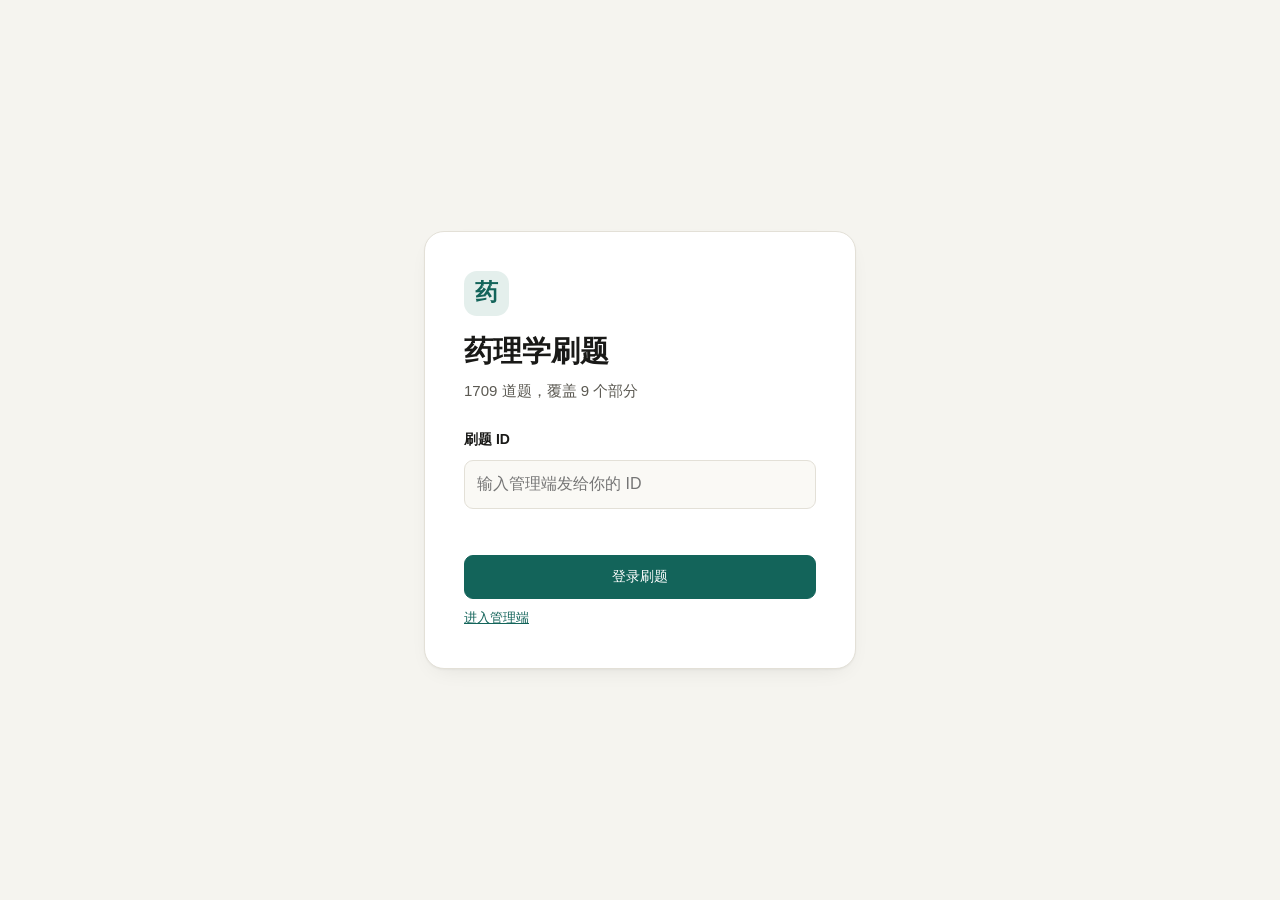
==== docs/index.html @ 52a0eff2 "Add per-student AI allowances and prepaid explanation credits" ====
<!DOCTYPE html>
<html lang="zh-CN" data-theme="light">
<head>
<meta charset="UTF-8">
<meta name="viewport" content="width=device-width, initial-scale=1.0, viewport-fit=cover">
<meta name="referrer" content="no-referrer">
<meta http-equiv="Content-Security-Policy" content="default-src 'self'; connect-src https://qjnqnchqqbuzjvlkytjl.supabase.co; style-src 'self' 'unsafe-inline'; object-src 'none'; base-uri 'none'; form-action 'none'">
<title>药理学 · 刷题</title>
<link rel="icon" href="./icon.svg">
<link rel="stylesheet" href="./quiz.css?v=6">
<link rel="stylesheet" href="./portal.css?v=6">
</head>
<body>
<section class="portal" id="login">
  <div class="login-card">
    <div class="portal-icon" aria-hidden="true">药</div>
    <h1>药理学刷题</h1>
    <p>1709 道题，覆盖 9 个部分</p>
    <form id="student-form" class="portal-form">
      <label for="student-id">刷题 ID</label>
      <input id="student-id" type="text" autocomplete="off" spellcheck="false" autocapitalize="off" placeholder="输入管理端发给你的 ID" required maxlength="128">
      <p id="login-error" class="form-error" role="alert"></p>
      <button class="btn primary" type="submit">登录刷题</button>
    </form>
    <a class="portal-link" href="./admin/?v=6">进入管理端</a>
  </div>
</section>
<div class="app" id="quiz" hidden>
  <aside class="side">
    <div class="brand"><b>药理学</b><span>1709 questions</span></div>
    <nav class="nav" id="nav"></nav>
    <div class="side-foot">
      <button class="iconbtn" id="themeBtn"></button>
      <div class="tiny" id="aboutLink" style="cursor:pointer">人卫第 10 版 · 逐项解析<br>云端同步 · 关于题库</div>
    </div>
  </aside>
  <div class="workspace">
    <div class="account-bar">
      <span class="account-label" id="account-label"></span>
      <button type="button" class="sync-status" id="sync-status" aria-live="polite" title="点击立即同步">已同步</button>
      <button type="button" id="sign-out">退出登录</button>
    </div>
    <main id="main"></main>
  </div>
</div>
<div class="mobile-nav" id="mnav" hidden></div>
<div class="modal" id="about">
  <div class="card">
    <h3>关于题库</h3>
    <div class="sub">《药理学学习通题库精解》· 人卫第 10 版</div>
    <ul>
      <li>原书共 <b>1710 题</b>，本程序收录 <b>1709 题</b>；第八部分第 144 题原文选项整段缺失，无法作答，未收录。</li>
      <li>原卷有 <b>6 题</b>答案字段与逐项解析矛盾（如"下列哪项错误"却标注全选），已按解析结论校正，题面标有"答案已校正"。</li>
      <li>每题保留 <b>逐项解析</b>；较难题目附教材页码，共 143 处。</li>
      <li>答题记录、练习进度、错题与收藏自动同步。换设备使用同一 ID 登录，即可继续练习。</li>
    </ul>
    <div class="acts">
      <button class="danger" id="resetBtn">清空全部学习记录</button>
      <button class="btn primary" id="aboutClose">知道了</button>
    </div>
  </div>
</div>
<div class="sheet" id="sheet"><div class="panel" id="sheetPanel"></div></div>
<script type="module" src="./quiz.js?v=6"></script>
</body>
</html>
---- docs/quiz.css ----
:root{
  --bg:#F5F4EF; --bar:#CFE1DC; --surf:#FFFFFF; --surf2:#FAF9F5; --ink:#191917; --ink2:#5B5952; --ink3:#8C8A82;
  --line:#E3E0D7; --line2:#EFEDE6;
  --accent:#13645A; --accent-2:#0E4E46; --accent-soft:#E4EFEC; --btn:#13645A; --btn-2:#0C4C45;
  --ok:#2B7A53; --ok-soft:#E8F2EB; --bad:#B1443A; --bad-soft:#F8E9E6;
  --amber:#9A6B14; --amber-soft:#F8EFD9;
  --shadow:0 1px 2px rgba(25,25,23,.04), 0 8px 24px -12px rgba(25,25,23,.12);
  --r:14px;
}
[data-theme="dark"]{
  --bg:#15171A; --bar:#2B4B46; --surf:#1D2024; --surf2:#22262B; --ink:#E9E7E1; --ink2:#A2A099; --ink3:#76746E;
  --line:#2C3035; --line2:#262A2E;
  --accent:#5FBFAA; --accent-2:#8AD5C4; --accent-soft:#1E3531; --btn:#6FCFBD; --btn-2:#82DAC9;
  --ok:#66BF8E; --ok-soft:#1C2E25; --bad:#D98077; --bad-soft:#33231F;
  --amber:#D6A94F; --amber-soft:#2E2718;
  --shadow:0 1px 2px rgba(0,0,0,.3), 0 10px 30px -16px rgba(0,0,0,.6);
}
*{box-sizing:border-box;-webkit-tap-highlight-color:transparent}
html,body{margin:0;padding:0}
body{
  background:var(--bg); color:var(--ink);
  font-family:-apple-system,BlinkMacSystemFont,"PingFang SC","Hiragino Sans GB","Source Han Sans SC","Microsoft YaHei",sans-serif;
  font-size:15px; line-height:1.65; -webkit-font-smoothing:antialiased;
}
button{font-family:inherit;font-size:inherit;color:inherit;background:none;border:none;padding:0;cursor:pointer}
::selection{background:var(--accent-soft)}

.app{display:flex;min-height:100vh}
/* ---------- sidebar ---------- */
.side{
  width:236px;flex:0 0 236px;background:var(--surf);border-right:1px solid var(--line);
  padding:26px 18px 18px;display:flex;flex-direction:column;gap:22px;position:sticky;top:0;height:100vh;
}
.brand{padding:0 8px}
.brand b{display:block;font-size:19px;letter-spacing:.02em;font-weight:700}
.brand span{display:block;font-size:11.5px;color:var(--ink3);letter-spacing:.08em;margin-top:3px;text-transform:uppercase}
.nav{display:flex;flex-direction:column;gap:2px}
.nav button{
  display:flex;align-items:center;gap:10px;padding:9px 11px;border-radius:9px;
  color:var(--ink2);font-size:14.5px;text-align:left;transition:background .15s,color .15s;
}
.nav button:hover{background:var(--surf2);color:var(--ink)}
.nav button.on{background:var(--accent-soft);color:var(--accent);font-weight:600}
.nav button.on svg{stroke:var(--accent)}
.nav svg{width:17px;height:17px;stroke:var(--ink3);fill:none;stroke-width:1.7;stroke-linecap:round;stroke-linejoin:round;flex:0 0 17px}
.nav .cnt{margin-left:auto;font-size:11.5px;color:var(--ink3);font-variant-numeric:tabular-nums;background:var(--surf2);padding:1px 6px;border-radius:6px}
.side-foot{margin-top:auto;display:flex;flex-direction:column;gap:10px;border-top:1px solid var(--line2);padding-top:14px}
.tiny{font-size:12px;color:var(--ink3);line-height:1.6;padding:0 8px}
.iconbtn{
  display:flex;align-items:center;gap:8px;font-size:13px;color:var(--ink2);padding:7px 9px;border-radius:8px;
}
.iconbtn:hover{background:var(--surf2);color:var(--ink)}
.iconbtn svg{width:15px;height:15px;stroke:currentColor;fill:none;stroke-width:1.7;stroke-linecap:round;stroke-linejoin:round}

/* ---------- main ---------- */
main{flex:1;min-width:0;padding:40px 46px 90px;max-width:1080px;margin:0 auto}
.page-head{margin-bottom:30px}
.page-head h1{margin:0;font-size:27px;font-weight:700;letter-spacing:-.01em}
.page-head p{margin:7px 0 0;color:var(--ink2);font-size:13.5px}
.eyebrow{font-size:11.5px;letter-spacing:.14em;text-transform:uppercase;color:var(--ink3);margin-bottom:9px}

/* hero */
.hero{
  background:var(--surf);border:1px solid var(--line);border-radius:var(--r);padding:26px 28px;
  display:flex;align-items:center;gap:34px;box-shadow:var(--shadow);flex-wrap:wrap;
}
.ring{position:relative;width:112px;height:112px;flex:0 0 112px}
.ring .disc{
  width:100%;height:100%;border-radius:50%;
  background:conic-gradient(var(--accent) calc(var(--p) * 1%), var(--line2) 0);
  display:grid;place-items:center;
}
.ring .disc::after{content:"";position:absolute;inset:9px;background:var(--surf);border-radius:50%}
.ring .mid{position:relative;z-index:1;text-align:center;line-height:1.15}
.ring .mid b{display:block;font-size:26px;font-weight:700;font-variant-numeric:tabular-nums;letter-spacing:-.02em}
.ring .mid span{font-size:11px;color:var(--ink3)}
.kpis{display:flex;gap:32px;flex-wrap:wrap;flex:1;justify-content:space-between;padding-right:8px}
.kpi b{display:block;font-size:23px;font-weight:700;font-variant-numeric:tabular-nums;letter-spacing:-.01em}
.kpi span{font-size:12.5px;color:var(--ink3)}
.kpi small{font-size:12px;color:var(--ink3);margin-left:3px;font-weight:400}

/* quick */
.quick{display:grid;grid-template-columns:repeat(4,1fr);gap:12px;margin:16px 0 34px}
.qbtn{
  background:var(--surf);border:1px solid var(--line);border-radius:11px;padding:14px 16px;text-align:left;
  transition:border-color .15s,transform .15s,box-shadow .15s;
}
.qbtn:hover{border-color:var(--accent);box-shadow:var(--shadow);transform:translateY(-1px)}
.qbtn b{display:block;font-size:14.5px;font-weight:600}
.qbtn span{display:block;font-size:12px;color:var(--ink3);margin-top:3px}
.qbtn.primary{background:var(--btn);border-color:var(--btn);color:#fff}
.qbtn.primary b{color:#fff}
.qbtn.primary span{color:rgba(255,255,255,.72)}
.qbtn.primary:hover{background:var(--btn-2);border-color:var(--btn-2)}

.sec-title{display:flex;align-items:baseline;gap:10px;margin:0 0 14px}
.sec-title h2{margin:0;font-size:15px;font-weight:600;letter-spacing:.01em}
.sec-title em{font-style:normal;font-size:12.5px;color:var(--ink3)}

.chapters{display:grid;grid-template-columns:repeat(auto-fill,minmax(232px,1fr));gap:12px}
.chap{
  background:var(--surf);border:1px solid var(--line);border-radius:12px;padding:15px 16px 13px;text-align:left;
  transition:border-color .15s,box-shadow .15s,transform .15s;position:relative;overflow:hidden;
}
.chap:hover{border-color:var(--accent);box-shadow:var(--shadow);transform:translateY(-1px)}
.chap .row1{display:flex;justify-content:space-between;align-items:center;color:var(--ink3);font-size:11.5px;letter-spacing:.06em}
.chap .row1 .no{font-variant-numeric:tabular-nums;font-weight:600}
.chap h3{margin:7px 0 12px;font-size:14.5px;font-weight:600;line-height:1.45}
.track{height:3px;background:var(--line2);border-radius:2px;overflow:hidden}
.track i{display:block;height:100%;background:var(--accent);border-radius:2px;transition:width .4s}
.chap .meta{display:flex;justify-content:space-between;font-size:11.5px;color:var(--ink3);margin-top:8px;font-variant-numeric:tabular-nums}

/* ---------- practice ---------- */
.ptop{display:flex;align-items:center;gap:14px;margin-bottom:24px;position:sticky;top:0;z-index:20;background:var(--bg);padding:8px 0 10px}
.ptop .mid{flex:1;min-width:0}
.ptop .lbl{display:flex;justify-content:space-between;font-size:12px;color:var(--ink3);margin-bottom:6px;gap:12px}
.ptop .lbl b{color:var(--ink);font-weight:600;font-size:12.5px;white-space:nowrap;overflow:hidden;text-overflow:ellipsis}
.bar{height:3px;background:var(--line);border-radius:2px;overflow:hidden}
.bar i{display:block;height:100%;background:var(--accent);transition:width .3s}
.round{
  width:34px;height:34px;flex:0 0 34px;border-radius:9px;display:grid;place-items:center;
  border:1px solid var(--line);background:var(--surf);color:var(--ink2);
}
.round:hover{border-color:var(--accent);color:var(--accent)}
.round svg{width:16px;height:16px;stroke:currentColor;fill:none;stroke-width:1.8;stroke-linecap:round;stroke-linejoin:round}

.qcard{background:var(--surf);border:1px solid var(--line);border-radius:var(--r);padding:30px 34px 26px;box-shadow:var(--shadow)}
.qmeta{display:flex;align-items:center;gap:8px;margin-bottom:14px;flex-wrap:wrap}
.qmeta .qno{font-size:12px;color:var(--ink3);font-variant-numeric:tabular-nums;letter-spacing:.04em}
.pill{font-size:11px;padding:2px 7px;border-radius:5px;border:1px solid var(--line);color:var(--ink2);letter-spacing:.03em}
.pill.multi{background:var(--accent-soft);border-color:transparent;color:var(--accent)}
.pill.warn{background:var(--amber-soft);border-color:transparent;color:var(--amber)}
.pill.mine{background:var(--bad-soft);border-color:transparent;color:var(--bad)}
.stem{margin:0 0 22px;font-size:18.5px;line-height:1.72;font-weight:600;letter-spacing:.005em}
.stem .hl{background:linear-gradient(transparent 62%, var(--accent-soft) 0);padding:0 1px}

.opts{display:flex;flex-direction:column;gap:9px}
.opt{
  display:flex;gap:13px;align-items:flex-start;text-align:left;width:100%;
  border:1px solid var(--line);background:var(--surf);border-radius:10px;padding:12px 14px;
  transition:border-color .14s,background .14s;
}
.opt:hover{border-color:var(--ink3)}
.opt .k{
  flex:0 0 24px;height:24px;border-radius:6px;border:1px solid var(--line);background:var(--surf2);
  display:grid;place-items:center;font-size:12.5px;font-weight:600;color:var(--ink2);
  font-variant-numeric:tabular-nums;margin-top:1px;transition:all .14s;
}
.opt .body{flex:1;min-width:0;font-size:15px;line-height:1.68;color:var(--ink)}
.opt .ex{display:none;margin-top:6px;font-size:13px;line-height:1.65;color:var(--ink3);border-left:2px solid var(--line);padding-left:9px}
.opt .mk{flex:0 0 16px;height:16px;margin-top:4px;opacity:0;transition:opacity .15s}
.opt .mk svg{width:16px;height:16px;stroke-width:2.4;fill:none;stroke-linecap:round;stroke-linejoin:round}
.opt.picked{border-color:var(--ink);background:var(--surf2)}
.opt.picked .k{background:var(--ink);border-color:var(--ink);color:var(--surf)}
.opt.done{cursor:default}
.opt.done:hover{border-color:var(--line)}
.opt.right{border-color:var(--ok);background:var(--ok-soft)}
.opt.right .k{background:var(--ok);border-color:var(--ok);color:#fff}
.opt.right .mk{opacity:1;stroke:var(--ok)}
.opt.bad{border-color:var(--bad);background:var(--bad-soft)}
.opt.bad .k{background:var(--bad);border-color:var(--bad);color:#fff}
.opt.bad .mk{opacity:1;stroke:var(--bad)}
.opt.dim{opacity:.62}
.opt.filled .ex{display:block}
.opt.right .ex{border-color:rgba(43,122,83,.3)}
.opt.bad .ex{border-color:rgba(177,68,58,.3)}

.verdict{
  margin-top:20px;border-top:1px dashed var(--line);padding-top:16px;
  display:flex;align-items:center;gap:10px;flex-wrap:wrap;font-size:14px;animation:up .22s ease-out;
}
@keyframes up{from{opacity:0;transform:translateY(5px)}to{opacity:1;transform:none}}
.verdict .tag{font-weight:700;font-size:14.5px;display:inline-flex;align-items:center;gap:6px;white-space:nowrap}
.verdict .tag svg{width:16px;height:16px;flex:0 0 16px;stroke:currentColor;fill:none;stroke-width:2.6;stroke-linecap:round;stroke-linejoin:round}
.verdict .tag.ok{color:var(--ok)} .verdict .tag.bad{color:var(--bad)}
.verdict .key{color:var(--ink3);font-size:13px}
.verdict .key b{color:var(--ink);letter-spacing:.14em;font-size:14px;font-weight:700}
.verdict .key b.mine{color:var(--bad)}
.verdict .dot{color:var(--line);font-size:11px}
.warnbox{
  margin-top:14px;background:var(--amber-soft);color:var(--amber);border-radius:9px;
  padding:10px 13px;font-size:12.8px;line-height:1.65;
}
.bookline{margin-top:14px;display:flex;gap:10px;font-size:13px;color:var(--ink2);line-height:1.68;align-items:flex-start}
.bookline .bk{
  flex:0 0 auto;font-size:11px;padding:2px 7px;border-radius:5px;background:var(--surf2);
  border:1px solid var(--line);color:var(--ink2);letter-spacing:.04em;margin-top:2px;
}
.noteline{margin-top:11px;font-size:13px;color:var(--ink2);line-height:1.7}
.noteline::first-line{color:var(--ink2)}

.pfoot{display:flex;align-items:center;gap:10px;margin-top:20px}
.pfoot .sp{flex:1}
.btn{
  display:inline-flex;align-items:center;justify-content:center;gap:7px;height:40px;padding:0 20px;
  border-radius:9px;border:1px solid var(--line);background:var(--surf);font-size:14px;font-weight:500;
  transition:all .15s;
}
.btn:hover{border-color:var(--ink3)}
.btn.primary{background:var(--btn);border-color:var(--btn);color:#fff}
.btn.primary:hover{background:var(--btn-2);border-color:var(--btn-2)}
[data-theme="dark"] .btn.primary,[data-theme="dark"] .qbtn.primary{color:#0A1A17}
[data-theme="dark"] .qbtn.primary span{color:rgba(10,26,23,.62)}
[data-theme="dark"] .qbtn.primary b{color:#0A1A17}
.btn.ghost{border-color:transparent;color:var(--ink2)}
.btn.ghost:hover{background:var(--surf);color:var(--ink)}
.btn[disabled]{opacity:.4;cursor:not-allowed}
.btn svg{width:15px;height:15px;stroke:currentColor;fill:none;stroke-width:2;stroke-linecap:round;stroke-linejoin:round}
.kbd{font-size:11px;color:var(--ink3);border:1px solid var(--line);border-bottom-width:2px;border-radius:4px;padding:1px 5px;font-family:inherit}
.favbtn.on{color:var(--amber);border-color:var(--amber)}
.favbtn.on svg{fill:var(--amber);stroke:var(--amber)}

/* answer sheet */
.sheet{
  position:fixed;inset:0;z-index:60;background:rgba(20,20,18,.26);
  display:none;align-items:flex-start;justify-content:flex-end;
}
.sheet.on{display:flex}
.sheet .panel{
  width:min(400px,92vw);height:100%;background:var(--surf);border-left:1px solid var(--line);
  padding:22px 22px 28px;overflow:auto;animation:slide .25s cubic-bezier(.2,.8,.3,1);
}
@keyframes slide{from{transform:translateX(20px);opacity:.6}to{transform:none;opacity:1}}
.sheet h3{margin:0 0 4px;font-size:15px}
.sheet .sub{font-size:12px;color:var(--ink3);margin-bottom:18px}
.grid{display:grid;grid-template-columns:repeat(auto-fill,minmax(38px,1fr));gap:7px}
.cell{
  aspect-ratio:1;border-radius:7px;border:1px solid var(--line);font-size:12.5px;
  display:grid;place-items:center;color:var(--ink2);font-variant-numeric:tabular-nums;
}
.cell:hover{border-color:var(--ink3)}
.cell.cur{outline:2px solid var(--accent);outline-offset:-2px;font-weight:700}
.cell.right{background:var(--ok-soft);border-color:transparent;color:var(--ok);font-weight:600}
.cell.bad{background:var(--bad-soft);border-color:transparent;color:var(--bad);font-weight:600}
.cell.pick{background:var(--accent-soft);border-color:transparent;color:var(--accent);font-weight:700}
.legend{display:flex;gap:14px;font-size:11.5px;color:var(--ink3);margin:14px 0 20px;flex-wrap:wrap}
.legend i{display:inline-block;width:9px;height:9px;border-radius:3px;margin-right:5px;vertical-align:middle}

/* list */
.list{display:flex;flex-direction:column;gap:9px}
.item{
  background:var(--surf);border:1px solid var(--line);border-radius:11px;padding:14px 16px;text-align:left;
  display:flex;gap:12px;align-items:flex-start;transition:border-color .15s,box-shadow .15s;
}
.item:hover{border-color:var(--accent);box-shadow:var(--shadow)}
.item .txt{flex:1;min-width:0;font-size:14.3px;line-height:1.62}
.item .meta{font-size:11.5px;color:var(--ink3);margin-top:5px;display:flex;gap:9px;flex-wrap:wrap}
.item .snip{margin-top:6px;font-size:12.5px;line-height:1.6;color:var(--ink3);border-left:2px solid var(--line);padding-left:9px}
.item .badge{flex:0 0 auto;font-size:11px;padding:2px 7px;border-radius:5px;background:var(--surf2);color:var(--ink3);height:fit-content}
.item .chev{flex:0 0 14px;color:var(--ink3);font-size:18px;line-height:1.4;margin-top:1px}

/* stats */
.cards2{display:grid;grid-template-columns:repeat(auto-fill,minmax(180px,1fr));gap:12px;margin-bottom:30px}
.stat{background:var(--surf);border:1px solid var(--line);border-radius:12px;padding:16px 18px}
.stat b{display:block;font-size:24px;font-weight:700;font-variant-numeric:tabular-nums;letter-spacing:-.02em}
.stat span{font-size:12.5px;color:var(--ink3)}
.chart{margin-bottom:34px}
.chart .row{display:flex;gap:10px}
.chart .row.bars{align-items:flex-end;border-bottom:1px solid var(--line);height:116px}
.chart .row.bars .c{height:100%}
.chart .c{flex:1;display:flex;flex-direction:column;align-items:center;justify-content:flex-end;gap:7px}
.chart .c .v{height:14px;font-size:11px;color:var(--ink3);font-variant-numeric:tabular-nums}
.chart .c i{width:min(100%,30px);background:var(--bar);border-radius:3px 3px 0 0;min-height:2px;flex:0 0 auto;transition:height .45s cubic-bezier(.2,.8,.3,1)}
.chart .c.today i{background:var(--btn)}
.chart .c.today .v{color:var(--accent);font-weight:700}
.chart .labs .c{padding-top:8px}
.chart .labs em{font-style:normal;font-size:10.5px;color:var(--ink3);font-variant-numeric:tabular-nums}
.chart .labs .c.today em{color:var(--accent);font-weight:600}
.sbars{display:flex;flex-direction:column;gap:11px}
.sbar{display:grid;grid-template-columns:152px 1fr 104px;gap:16px;align-items:center;font-size:13px}
.sbar .nm{color:var(--ink2);white-space:nowrap;overflow:hidden;text-overflow:ellipsis;line-height:1.4}
.sbar .track{height:6px;border-radius:3px}
.sbar .val{display:flex;justify-content:flex-end;align-items:baseline;gap:9px;font-variant-numeric:tabular-nums}
.sbar .val b{font-size:12.5px;font-weight:600;color:var(--ink2)}
.sbar .val span{font-size:11.5px;color:var(--ink3)}

/* search */
.searchbox{display:flex;align-items:center;gap:10px;border:1px solid var(--line);background:var(--surf);border-radius:11px;padding:11px 15px;margin-bottom:18px}
.searchbox input{flex:1;border:none;outline:none;background:none;font-size:15px;color:var(--ink)}
.searchbox input::placeholder{color:var(--ink3)}
.searchbox svg{width:17px;height:17px;stroke:var(--ink3);fill:none;stroke-width:1.8}
mark{background:var(--accent-soft);color:var(--accent);border-radius:2px;padding:0 1px}

/* result */
.result{background:var(--surf);border:1px solid var(--line);border-radius:var(--r);padding:34px;box-shadow:var(--shadow);text-align:center}
.result .score{font-size:52px;font-weight:700;letter-spacing:-.03em;font-variant-numeric:tabular-nums;line-height:1.1}
.result .score small{font-size:16px;color:var(--ink3);font-weight:500;margin-left:4px}
.result .sub{color:var(--ink2);font-size:13.5px;margin-top:6px}
.result .row{display:flex;justify-content:center;gap:40px;margin:26px 0 4px;flex-wrap:wrap}
.result .row div{font-size:12.5px;color:var(--ink3)}
.seg{display:flex;height:7px;border-radius:4px;overflow:hidden;background:var(--line2);margin:24px 0 6px;gap:2px}
.seg i{display:block;height:100%}
.segcap{display:flex;gap:20px;justify-content:center;font-size:11.5px;color:var(--ink3);margin-bottom:2px}
.segcap s{text-decoration:none;display:inline-flex;align-items:center;gap:6px}
.segcap u{text-decoration:none;width:8px;height:8px;border-radius:2px;display:inline-block}
.result .row b{display:block;font-size:19px;color:var(--ink);font-variant-numeric:tabular-nums;margin-bottom:2px}

.modal{position:fixed;inset:0;z-index:70;background:rgba(20,20,18,.4);display:none;align-items:center;justify-content:center;padding:20px}
.modal.on{display:flex}
.modal .card{background:var(--surf);border-radius:16px;border:1px solid var(--line);max-width:520px;width:100%;padding:26px 28px;box-shadow:0 30px 60px -30px rgba(0,0,0,.4);animation:up .2s}
.modal h3{margin:0 0 4px;font-size:17px}
.modal .sub{font-size:12.5px;color:var(--ink3);margin-bottom:18px}
.modal ul{margin:0;padding-left:18px;font-size:13.5px;line-height:1.85;color:var(--ink2)}
.modal li{margin-bottom:7px}
.modal li b{color:var(--ink);font-weight:600}
.modal .acts{display:flex;justify-content:space-between;align-items:center;gap:10px;margin-top:22px;border-top:1px solid var(--line2);padding-top:16px}
.danger{font-size:12.5px;color:var(--bad)}
.empty{text-align:center;padding:70px 20px;color:var(--ink3)}
.empty b{display:block;font-size:15px;color:var(--ink2);margin-bottom:6px}
.empty p{margin:0;font-size:13px}

.stack{display:flex;flex-direction:column;gap:12px}
.mobile-nav{display:none}
@media (max-width:900px){
  .side{display:none}
  main{padding:18px 14px 160px;max-width:100%}
  .page-head h1{font-size:22px}
  .hero{padding:18px;gap:18px;display:grid;grid-template-columns:78px 1fr;align-items:center}
  .ring{width:78px;height:78px;flex-basis:78px}
  .ring .mid b{font-size:20px}
  .ring .mid span{font-size:10px}
  .kpis{display:grid;grid-template-columns:1fr 1fr;gap:13px 10px;padding:0}
  .kpi b{font-size:19px}
  .kpi b small{font-size:11px}
  .kpi span{font-size:11.5px}
  .chapters{grid-template-columns:1fr 1fr;gap:10px}
  .chap{padding:12px 13px 11px}
  .chap h3{margin:5px 0 9px;font-size:13px;line-height:1.4;min-height:36px}
  .chap .meta{font-size:10.5px;margin-top:7px}
  .quick{grid-template-columns:1fr 1fr}
  .qcard{padding:20px 17px 18px;border-radius:12px}
  .stem{font-size:17px}
  .opt{padding:11px 12px;gap:10px}
  .opt .body{font-size:14.5px}
  .pfoot.fix{
    position:fixed;left:0;right:0;bottom:58px;z-index:35;margin:0;
    background:var(--surf);border-top:1px solid var(--line);
    padding:9px 14px calc(9px + env(safe-area-inset-bottom));gap:8px;
  }
  .pfoot.fix .btn{height:42px;padding:0 15px;white-space:nowrap}
  .pfoot.fix .btn.ghost{padding:0 12px}
  .sbar{grid-template-columns:100px 1fr 52px;gap:9px}
  .mobile-nav{
    display:flex;position:fixed;bottom:0;left:0;right:0;height:58px;background:var(--surf);
    border-top:1px solid var(--line);z-index:40;padding-bottom:env(safe-area-inset-bottom);
  }
  .mobile-nav button{flex:1;display:flex;flex-direction:column;align-items:center;justify-content:center;gap:3px;font-size:10px;color:var(--ink3)}
  .mobile-nav button.on{color:var(--accent)}
  .mobile-nav svg{width:19px;height:19px;stroke:currentColor;fill:none;stroke-width:1.7;stroke-linecap:round;stroke-linejoin:round}
  .result{padding:24px 18px}
}
---- docs/portal.css ----
[hidden] { display: none !important; }
:focus-visible { outline: 2px solid var(--accent); outline-offset: 3px; }
a { color: var(--accent); }
button:disabled { cursor: default; }
.portal { min-height: 100svh; display: grid; place-items: center; padding: 24px 16px; }
.login-card { width: min(100%, 432px); padding: clamp(24px, 6vw, 39px); background: var(--surf); border: 1px solid var(--line); border-radius: 20px; box-shadow: var(--shadow); }
.login-card h1 { margin: 12px 0 4px; font-size: clamp(22px, 5.8vw, 29px); }
.login-card p { margin: 4px 0 24px; color: var(--ink2); }
.portal-icon { width: 45px; height: 45px; display: grid; place-items: center; background: var(--accent-soft); color: var(--accent); font-size: 23px; font-weight: 700; border-radius: 13px; }
.portal-form { display: grid; gap: 9px; }
.portal-form label { font-size: 14px; font-weight: 650; }
.portal-form input, .issued input { width: 100%; min-width: 0; border: 1px solid var(--line); background: var(--surf2); color: var(--ink); border-radius: 9px; padding: 10px 12px; min-height: 44px; font: inherit; font-size: 16px; }
.portal-form .btn { min-height: 44px; }
.portal-form .btn:disabled { opacity: .6; }
.portal-form .form-error { margin: 2px 0; min-height: 24px; font-size: 13px; color: var(--bad); }
.login-card .portal-link { display: inline-block; margin-top: 8px; font-size: 13px; }
.workspace { flex: 1; min-width: 0; }
.workspace > main { padding-top: 20px; }
.account-bar { display: flex; flex-wrap: wrap; align-items: center; gap: 8px 16px; justify-content: space-between; min-height: 45px; padding: 7px 22px; background: var(--surf); border-bottom: 1px solid var(--line); font-size: 13px; }
.account-bar .account-label { min-width: 0; overflow-wrap: anywhere; color: var(--ink2); flex: 1; }
.account-bar button { color: var(--accent); padding: 4px; }
.sync-status { color: var(--ink2); }
.sync-status[data-state='error'] { color: var(--bad); }
.admin-shell { max-width: 1080px; width: 100%; margin: 0 auto; padding: 28px 23px 60px; }
.admin-shell h1 { margin: 0; font-size: clamp(22px, 5vw, 29px); }
.admin-shell header, .admin-roster header { display: flex; flex-wrap: wrap; gap: 12px; justify-content: space-between; align-items: center; }
.admin-shell header a { font-size: 13px; }
.admin-shell header button { margin-left: 12px; }
.admin-shell h2 { font-size: 17px; margin: 0 0 10px; }
.admin-card { background: var(--surf); border: 1px solid var(--line); padding: 18px; border-radius: var(--r); margin-top: 19px; box-shadow: var(--shadow); }
.admin-card p { color: var(--ink2); font-size: 14px; margin: 3px 0 13px; }
.admin-form { grid-template-columns: minmax(125px, 290px) minmax(150px, 290px) auto; justify-content: start; align-items: end; }
.admin-field { display: grid; gap: 6px; }
.admin-form .btn { padding-inline: 13px; white-space: nowrap; }
.issued { margin-top: 14px; padding: 12px; border-radius: 10px; background: var(--accent-soft); }
.issued div { display: flex; align-items: center; gap: 8px; }
.issued input { font-family: ui-monospace, monospace; font-size: 13px; background: var(--surf); }
.admin-feedback { padding: 0; margin: 12px 0 0; color: var(--ink2); min-height: 20px; font-size: 13px; }
.admin-feedback[data-error='true'] { color: var(--bad); }
.admin-table-wrap { overflow-x: auto; }
.admin-table { width: 100%; border-collapse: collapse; margin-top: 6px; text-align: left; font-size: 13px; }
.admin-table td,.admin-table th { padding: 10px; white-space: nowrap; border-bottom: 1px solid var(--line2); }
.admin-table th { color: var(--ink2); }
.admin-table td:first-child { white-space: normal; min-width: 110px; max-width: 230px; overflow-wrap: anywhere; }
.admin-table small { color: var(--ink2); }
.admin-table button { color: var(--accent); padding: 4px; }
@media (max-width: 600px) {
  .account-bar { padding: 7px 12px; gap: 6px 9px; }
  .admin-shell { padding: 22px 12px 40px; }
  .admin-card { padding: 14px; }
  .admin-form { grid-template-columns: minmax(0, 1fr); justify-content: stretch; }
}
.study-tools,.study-filters,.study-controls { display:flex; flex-wrap:wrap; gap:8px; margin:16px 0; align-items:center; }
.study-note,.study-ai { margin-top:20px; padding-top:16px; border-top:1px solid var(--line); }
.study-note label { font-weight:650; }
.study-note .tiny,.study-ai .tiny { padding:0; }
.study-note textarea { width:100%;resize:vertical;min-height:100px;padding:12px;font:inherit;line-height:1.65;border:1px solid var(--line);border-radius:9px;background:var(--surf2);color:var(--ink); }
.ai-answer,.note-preview { white-space:pre-wrap;overflow-wrap:anywhere; }
.study-row { display:flex;align-items:center;gap:8px; }
.study-row > .item { flex:1;min-width:0; }
.study-row > .btn { flex-shrink:0; }
.study-controls select,.ai-form input,.ai-form select { font:inherit;padding:8px;border:1px solid var(--line);border-radius:8px;background:var(--surf);color:var(--ink); }
.ai-form { display:grid;gap:10px;max-width:600px; }
.ai-form label { display:grid;gap:4px; }
.ai-form label:has(input[type="checkbox"]) { display:flex;align-items:center; }
.detail-question { padding:15px 0;border-bottom:1px solid var(--line); }
.detail-question h3 { font-size:15px;margin:4px 0; }
.detail-question p { white-space:pre-wrap;overflow-wrap:anywhere; }
@media(max-width:600px){.study-row{align-items:stretch;flex-direction:column}.study-row>.btn{align-self:flex-start}.study-tools .btn{font-size:12px;padding-inline:9px}.mobile-nav button{font-size:9px}}
.comment-panel summary,.study-note summary { cursor:pointer; font-weight:650; }
.comment-entry { padding:13px 0; border-bottom:1px solid var(--line); }
.comment-entry p { overflow-wrap:anywhere; white-space:pre-wrap; margin:8px 0; }
.comment-meta { display:flex; gap:10px; align-items:baseline; flex-wrap:wrap; overflow-wrap:anywhere; }
.comment-meta time { color:var(--ink2); font-size:12px; }
.comment-form { padding-top:15px; }
.comment-form textarea { width:100%; resize:vertical; padding:12px; border:1px solid var(--line); border-radius:9px; background:var(--surf2); color:var(--ink); font:inherit; }
.comment-form .btn { margin-right:6px; }
.cell.previousRight { background:var(--ok-soft); color:var(--ok); border:1px dashed var(--ok); }
.cell.previousWrong { background:var(--bad-soft); color:var(--bad); border:1px dashed var(--bad); }
.legend .cell { min-width:0; min-height:0; padding:0; }
.quota-dialog { width:min(94vw,460px); margin:auto; color:var(--ink); }
.quota-dialog::backdrop { background:#0006; }
.quota-dialog form + form { margin-top:18px; }
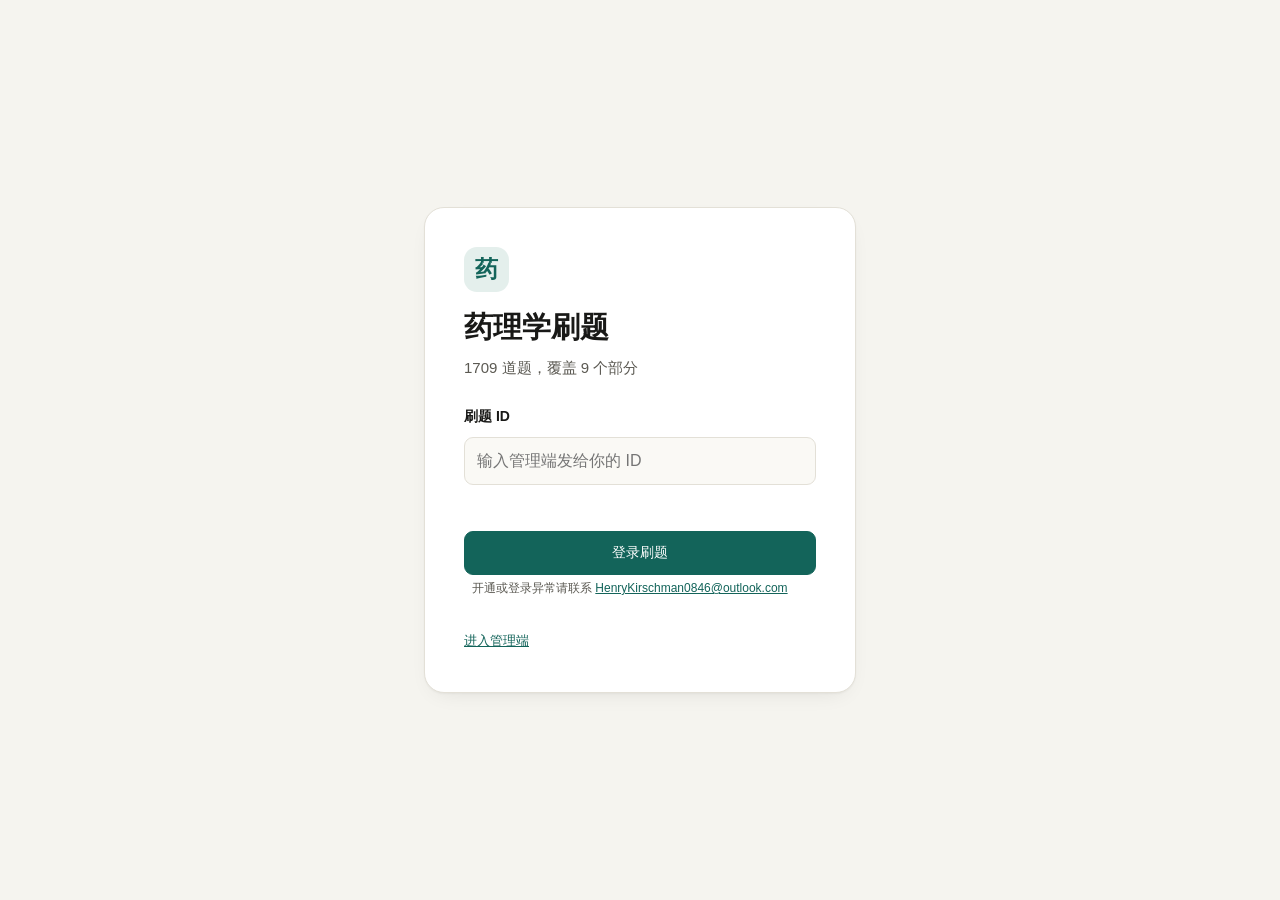
==== commit cc152264: "Label support email for checkout and quota issues" ====
--- a/docs/index.html
+++ b/docs/index.html
@@ -22,7 +22,8 @@
       <p id="login-error" class="form-error" role="alert"></p>
       <button class="btn primary" type="submit">登录刷题</button>
     </form>
-    <a class="portal-link" href="./admin/?v=6">进入管理端</a>
+    <p class="tiny">开通或登录异常请联系 <a href="mailto:HenryKirschman0846@outlook.com">HenryKirschman0846@outlook.com</a></p>
+    <a class="portal-link" href="./admin/?v=8">进入管理端</a>
   </div>
 </section>
 <div class="app" id="quiz" hidden>
@@ -61,6 +62,6 @@
   </div>
 </div>
 <div class="sheet" id="sheet"><div class="panel" id="sheetPanel"></div></div>
-<script type="module" src="./quiz.js?v=6"></script>
+<script type="module" src="./quiz.js?v=8"></script>
 </body>
 </html>
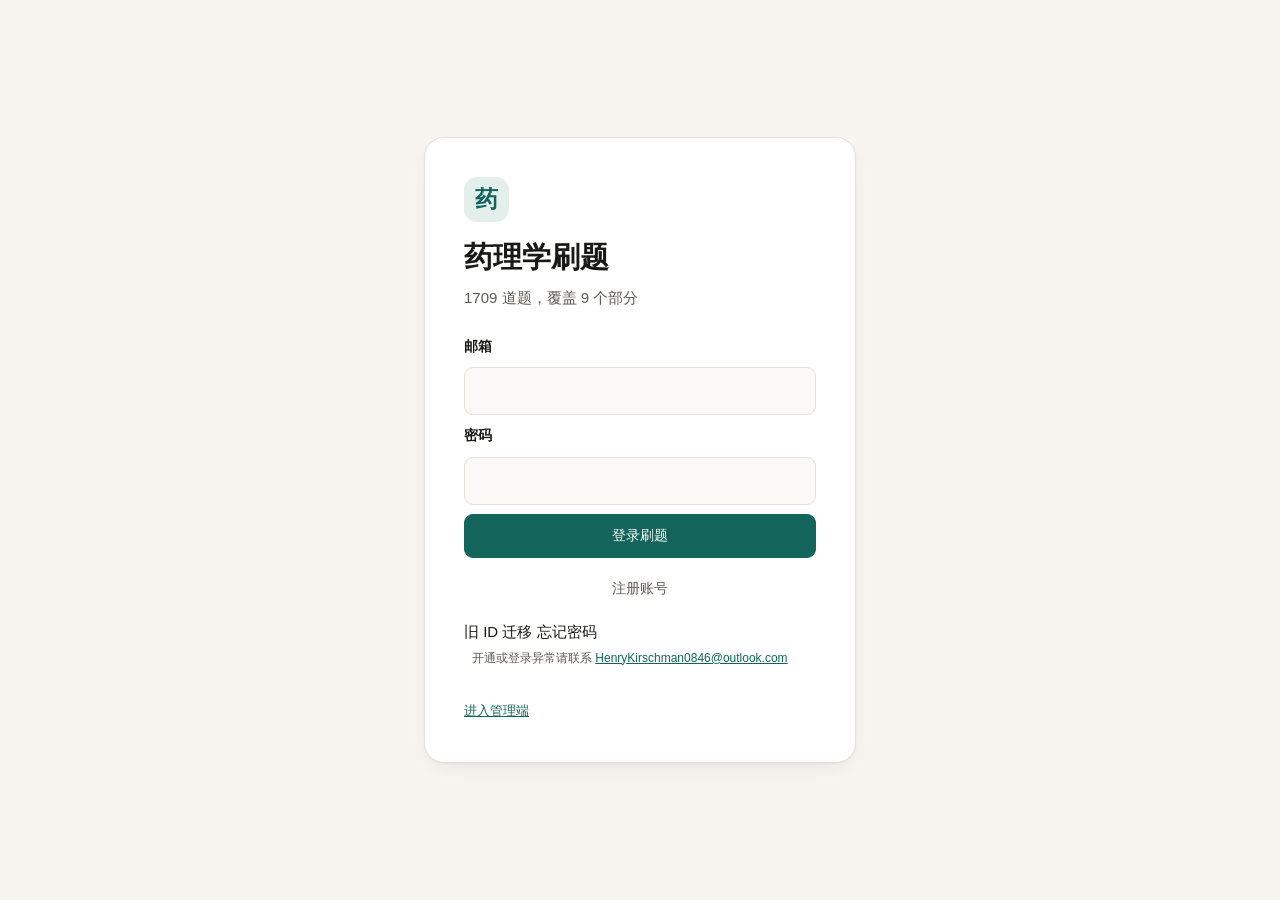
==== commit 5ca56669: "Update docs/index.html for order registration" ====
--- a/docs/index.html
+++ b/docs/index.html
@@ -8,7 +8,7 @@
 <title>药理学 · 刷题</title>
 <link rel="icon" href="./icon.svg">
 <link rel="stylesheet" href="./quiz.css?v=6">
-<link rel="stylesheet" href="./portal.css?v=6">
+<link rel="stylesheet" href="./portal.css?v=10">
 </head>
 <body>
 <section class="portal" id="login">
@@ -17,13 +17,52 @@
     <h1>药理学刷题</h1>
     <p>1709 道题，覆盖 9 个部分</p>
     <form id="student-form" class="portal-form">
-      <label for="student-id">刷题 ID</label>
-      <input id="student-id" type="text" autocomplete="off" spellcheck="false" autocapitalize="off" placeholder="输入管理端发给你的 ID" required maxlength="128">
-      <p id="login-error" class="form-error" role="alert"></p>
+      <label for="student-email">邮箱</label>
+      <input id="student-email" type="email" autocomplete="username" required maxlength="254">
+      <label for="student-password">密码</label>
+      <input id="student-password" type="password" autocomplete="current-password" required maxlength="72">
       <button class="btn primary" type="submit">登录刷题</button>
+      <button class="btn ghost" type="button" data-auth-view="register">注册账号</button>
+      <div class="auth-links">
+        <button type="button" data-auth-view="legacy">旧 ID 迁移</button>
+        <button type="button" data-auth-view="recovery">忘记密码</button>
+      </div>
     </form>
+
+    <form id="registration-form" class="portal-form" hidden>
+      <label for="registration-email">邮箱（登录账号）</label>
+      <input id="registration-email" type="email" autocomplete="username" required maxlength="254">
+      <a class="btn ghost purchase-link" id="registration-purchase" href="https://m.tb.cn/h.jpobL47?tk=Bm6h66JBwVG" target="_blank" rel="noopener noreferrer">去闲鱼购买 · ¥9.90</a>
+      <label for="registration-key" id="registration-key-label">闲鱼订单编号</label>
+      <input id="registration-key" type="text" autocomplete="off" spellcheck="false" autocapitalize="off"
+        required maxlength="128" aria-describedby="registration-hint">
+      <p id="registration-hint" class="auth-note">付款后，从闲鱼订单详情复制订单编号。注册通过后，管理员会复核订单。</p>
+      <div id="registration-nickname-field" class="admin-field">
+        <label for="registration-nickname">昵称（选填）</label>
+        <input id="registration-nickname" type="text" autocomplete="nickname" maxlength="40"
+          placeholder="留空会生成“学员+四位编号”">
+      </div>
+      <button class="btn primary" type="submit">发送验证码</button>
+      <button class="btn ghost" type="button" data-auth-view="login">返回登录</button>
+    </form>
+
+    <form id="verification-form" class="portal-form" hidden>
+      <p class="auth-note" id="verification-note"></p>
+      <label for="verification-code">邮箱验证码</label>
+      <input id="verification-code" type="text" inputmode="numeric" autocomplete="one-time-code"
+        pattern="[0-9]{6}" maxlength="6" required>
+      <label for="verification-password">设置密码</label>
+      <input id="verification-password" type="password" autocomplete="new-password" minlength="8"
+        maxlength="72" required placeholder="至少 8 个字符">
+      <button class="btn primary" id="verification-submit" type="submit">验证并激活账号</button>
+      <div class="auth-links">
+        <button type="button" id="resend-code">重新发送</button>
+        <button type="button" data-auth-view="login">返回登录</button>
+      </div>
+    </form>
+    <p id="login-error" class="auth-message" role="alert" hidden></p>
     <p class="tiny">开通或登录异常请联系 <a href="mailto:HenryKirschman0846@outlook.com">HenryKirschman0846@outlook.com</a></p>
-    <a class="portal-link" href="./admin/?v=8">进入管理端</a>
+    <a class="portal-link" href="./admin/?v=10">进入管理端</a>
   </div>
 </section>
 <div class="app" id="quiz" hidden>
@@ -53,7 +92,7 @@
       <li>原书共 <b>1710 题</b>，本程序收录 <b>1709 题</b>；第八部分第 144 题原文选项整段缺失，无法作答，未收录。</li>
       <li>原卷有 <b>6 题</b>答案字段与逐项解析矛盾（如"下列哪项错误"却标注全选），已按解析结论校正，题面标有"答案已校正"。</li>
       <li>每题保留 <b>逐项解析</b>；较难题目附教材页码，共 143 处。</li>
-      <li>答题记录、练习进度、错题与收藏自动同步。换设备使用同一 ID 登录，即可继续练习。</li>
+      <li>答题记录、练习进度、错题与收藏自动同步。换设备使用同一邮箱登录，即可继续练习。</li>
     </ul>
     <div class="acts">
       <button class="danger" id="resetBtn">清空全部学习记录</button>
@@ -61,7 +100,20 @@
     </div>
   </div>
 </div>
+<dialog id="ai-purchase-dialog" class="admin-card quota-dialog" aria-labelledby="ai-purchase-title">
+  <h2 id="ai-purchase-title">¥4.90 解锁 100 次额外 AI 解析</h2>
+  <p>加购次数独立于每日免费额度，可跨天使用。每天先用免费次数，用完后再扣加购次数。</p>
+  <a class="btn primary purchase-link" href="https://m.tb.cn/h.joxwA6C?tk=TsYv66rZjFF" target="_blank" rel="noopener noreferrer">去闲鱼购买 · ¥4.90</a>
+  <form id="ai-order-form" class="portal-form">
+    <label for="ai-order-number">闲鱼订单编号</label>
+    <input id="ai-order-number" type="text" inputmode="numeric" autocomplete="off" pattern="[0-9]{15,24}"
+      maxlength="24" required placeholder="粘贴付款后的订单编号">
+    <p id="ai-order-feedback" class="admin-feedback" role="status">提交后，管理员核对订单并发放额度。</p>
+    <button class="btn primary" type="submit">提交订单</button>
+    <button class="btn ghost" id="close-ai-purchase" type="button">关闭</button>
+  </form>
+</dialog>
 <div class="sheet" id="sheet"><div class="panel" id="sheetPanel"></div></div>
-<script type="module" src="./quiz.js?v=8"></script>
+<script type="module" src="./quiz.js?v=10"></script>
 </body>
 </html>
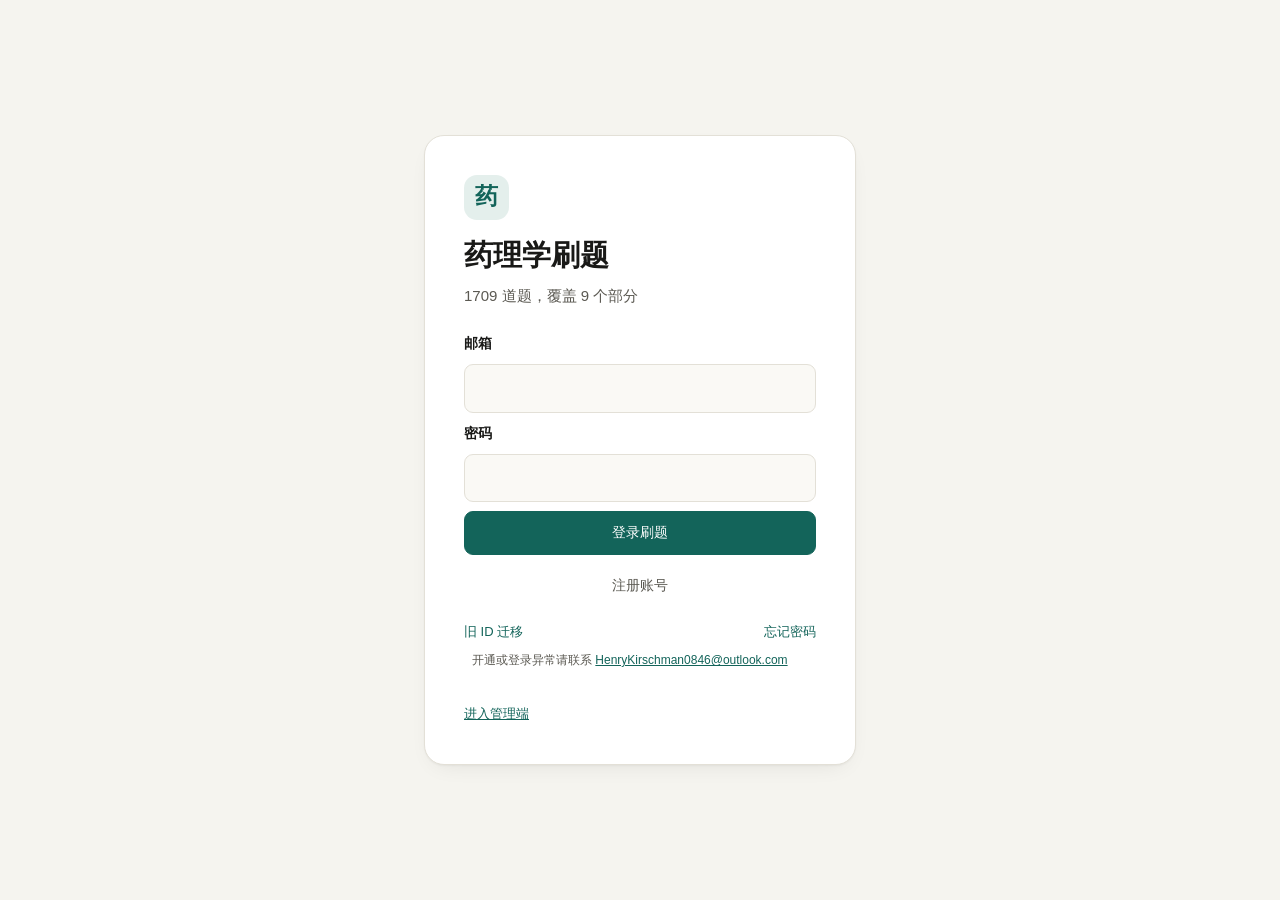
==== commit ecfc4907: "Update docs/index.html for order registration" ====
--- a/docs/index.html
+++ b/docs/index.html
@@ -50,7 +50,7 @@
       <p class="auth-note" id="verification-note"></p>
       <label for="verification-code">邮箱验证码</label>
       <input id="verification-code" type="text" inputmode="numeric" autocomplete="one-time-code"
-        pattern="[0-9]{6}" maxlength="6" required>
+        pattern="[0-9]{6,10}" maxlength="10" required>
       <label for="verification-password">设置密码</label>
       <input id="verification-password" type="password" autocomplete="new-password" minlength="8"
         maxlength="72" required placeholder="至少 8 个字符">
--- a/docs/portal.css
+++ b/docs/portal.css
@@ -81,3 +81,15 @@
 .quota-dialog { width:min(94vw,460px); margin:auto; color:var(--ink); }
 .quota-dialog::backdrop { background:#0006; }
 .quota-dialog form + form { margin-top:18px; }
+
+.auth-links { display:flex; flex-wrap:wrap; justify-content:space-between; gap:8px; }
+.auth-links button { color:var(--accent); padding:6px 0; font-size:13px; }
+.login-card .auth-note { margin:0 0 3px; font-size:13px; overflow-wrap:anywhere; }
+.login-card .auth-message { margin:10px 0; font-size:13px; color:var(--ink2); }
+.login-card .auth-message[data-error='true'] { color:var(--bad); }
+
+.purchase-link { display:inline-flex; align-items:center; justify-content:center; min-height:44px; width:fit-content; text-decoration:none; }
+#ai-purchase-dialog .purchase-link { margin:0 0 14px; }
+.order-toolbar { display:flex; flex-wrap:wrap; gap:8px; align-items:center; margin:0 0 8px; }
+.order-toolbar select { font:inherit; color:var(--ink); background:var(--surf); padding:6px; border:1px solid var(--line); border-radius:7px; }
+.order-actions { display:flex; gap:10px; }
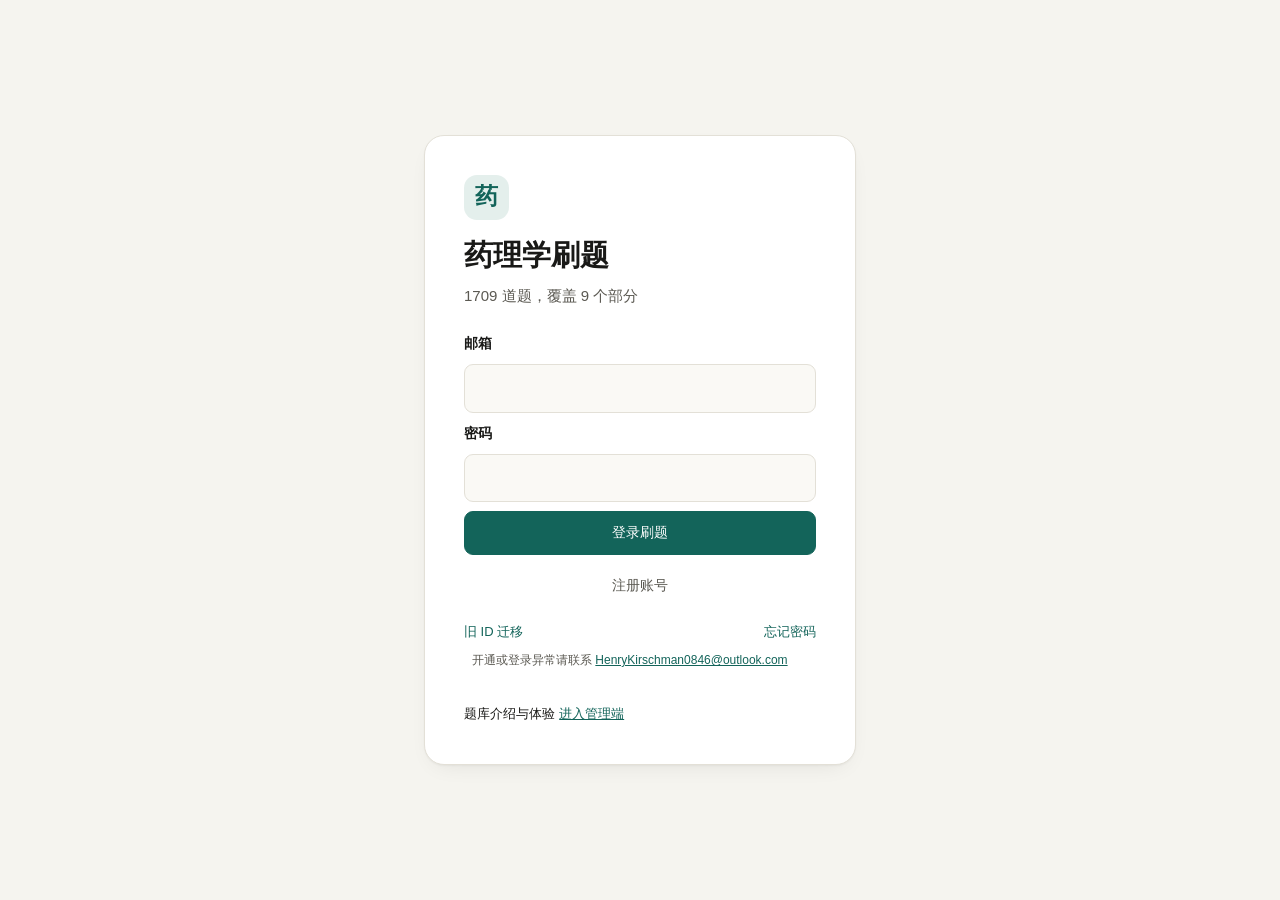
==== commit 394f786a: "Add course introduction and trial dialogs" ====
--- a/docs/index.html
+++ b/docs/index.html
@@ -4,11 +4,11 @@
 <meta charset="UTF-8">
 <meta name="viewport" content="width=device-width, initial-scale=1.0, viewport-fit=cover">
 <meta name="referrer" content="no-referrer">
-<meta http-equiv="Content-Security-Policy" content="default-src 'self'; connect-src https://qjnqnchqqbuzjvlkytjl.supabase.co; style-src 'self' 'unsafe-inline'; object-src 'none'; base-uri 'none'; form-action 'none'">
+<meta http-equiv="Content-Security-Policy" content="default-src 'self'; connect-src 'self' https://qjnqnchqqbuzjvlkytjl.supabase.co; style-src 'self' 'unsafe-inline'; object-src 'none'; base-uri 'none'; form-action 'none'">
 <title>药理学 · 刷题</title>
 <link rel="icon" href="./icon.svg">
 <link rel="stylesheet" href="./quiz.css?v=6">
-<link rel="stylesheet" href="./portal.css?v=10">
+<link rel="stylesheet" href="./portal.css?v=11">
 </head>
 <body>
 <section class="portal" id="login">
@@ -62,12 +62,41 @@
     </form>
     <p id="login-error" class="auth-message" role="alert" hidden></p>
     <p class="tiny">开通或登录异常请联系 <a href="mailto:HenryKirschman0846@outlook.com">HenryKirschman0846@outlook.com</a></p>
-    <a class="portal-link" href="./admin/?v=10">进入管理端</a>
+    <div class="portal-footer">
+      <button class="portal-link" id="show-intro" type="button">题库介绍与体验</button>
+      <a class="portal-link" href="./admin/?v=10">进入管理端</a>
+    </div>
   </div>
 </section>
+<dialog id="quiz-intro" class="welcome-dialog" aria-labelledby="quiz-intro-title">
+  <div class="portal-icon" aria-hidden="true">药</div>
+  <h2 id="quiz-intro-title">药理学 A 课程刷题</h2>
+  <p>适用于某大学医学院《药理学 A》课程考试复习，收录 9 个部分、1709 道题。</p>
+  <dl class="welcome-features">
+    <div><dt>逐项解析</dt><dd>作答后查看正确答案，以及每个选项为什么对或错。部分题目附教材页码。</dd></div>
+    <div><dt>AI 解题</dt><dd>遇到难题可一键生成解析，梳理解题思路、易错选项和记忆要点。</dd></div>
+    <div><dt>题目评论</dt><dd>在每道题下看其他学员的解法、分享思路，也能收藏有用的评论。</dd></div>
+    <div><dt>错题本</dt><dd>答错的题自动收录，可按部分筛选并集中重练。</dd></div>
+    <div><dt>收藏题目</dt><dd>随手收藏重点题，复习时直接从收藏夹打开。</dd></div>
+  </dl>
+  <p class="trial-note">免费体验第一部分第 1–50 题，含逐项解析、错题本和收藏。AI 解题和评论在开通后可用。</p>
+  <p class="auth-message" id="trial-error" role="alert" hidden></p>
+  <div class="welcome-actions">
+    <button class="btn ghost" id="intro-login" type="button">返回登录</button>
+    <button class="btn primary" id="start-trial" type="button">免费体验 50 题</button>
+  </div>
+</dialog>
+<dialog id="trial-lock" class="welcome-dialog trial-lock" aria-labelledby="trial-lock-title">
+  <h2 id="trial-lock-title">开通完整题库</h2>
+  <p>体验范围为第一部分第 1–50 题。注册开通后，可练习全部 1709 题、使用 AI 解题并参与评论。</p>
+  <div class="welcome-actions">
+    <button class="btn ghost" id="close-trial-lock" type="button">继续体验</button>
+    <button class="btn primary" id="trial-register" type="button">注册开通 · ¥9.90</button>
+  </div>
+</dialog>
 <div class="app" id="quiz" hidden>
   <aside class="side">
-    <div class="brand"><b>药理学</b><span>1709 questions</span></div>
+    <div class="brand"><b>药理学</b><span id="bank-count">1709 questions</span></div>
     <nav class="nav" id="nav"></nav>
     <div class="side-foot">
       <button class="iconbtn" id="themeBtn"></button>
@@ -114,6 +143,6 @@
   </form>
 </dialog>
 <div class="sheet" id="sheet"><div class="panel" id="sheetPanel"></div></div>
-<script type="module" src="./quiz.js?v=10"></script>
+<script type="module" src="./quiz.js?v=11"></script>
 </body>
 </html>
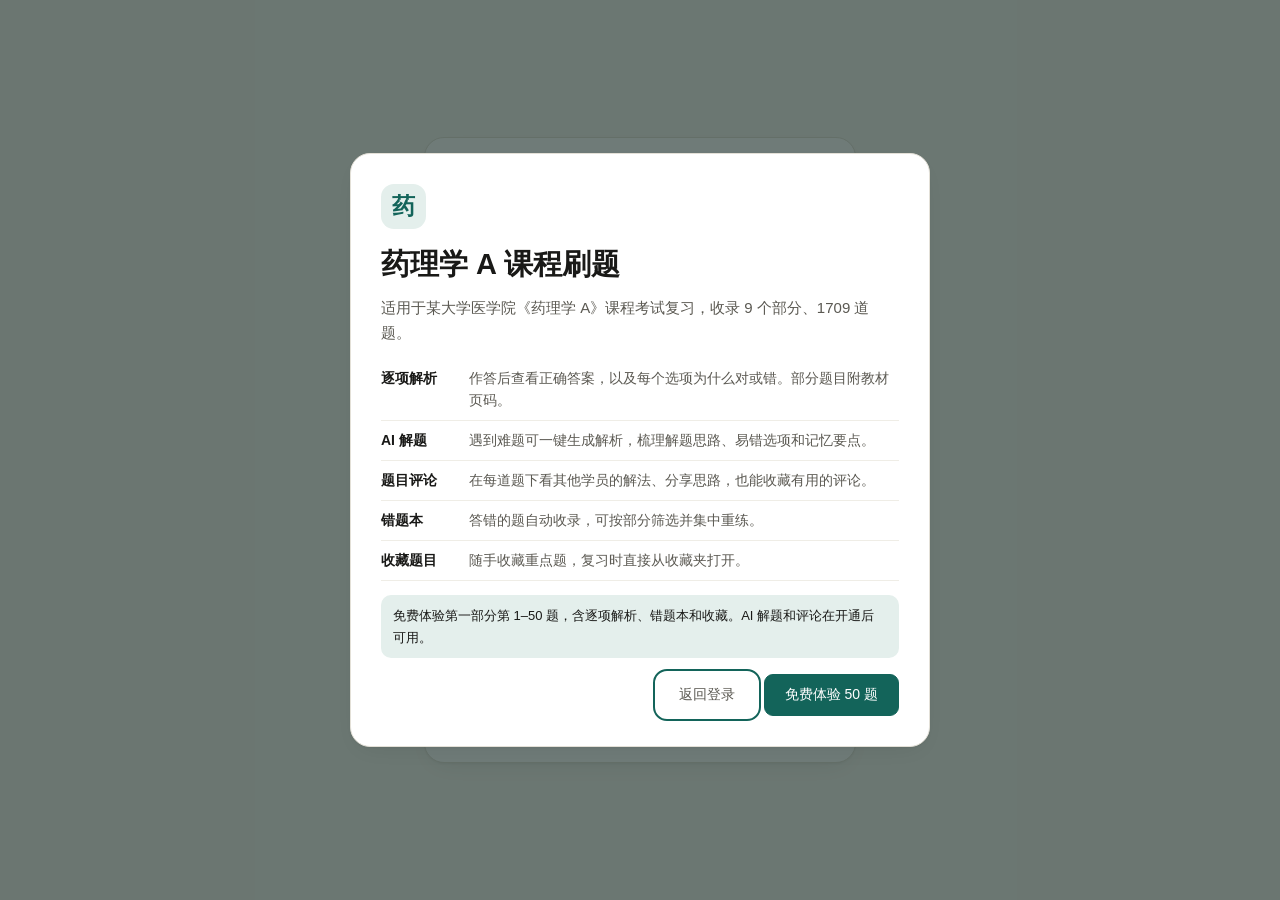
==== commit 7849e89f: "Update purchase links and support contact on legacy student page" ====
--- a/docs/index.html
+++ b/docs/index.html
@@ -32,7 +32,7 @@
     <form id="registration-form" class="portal-form" hidden>
       <label for="registration-email">邮箱（登录账号）</label>
       <input id="registration-email" type="email" autocomplete="username" required maxlength="254">
-      <a class="btn ghost purchase-link" id="registration-purchase" href="https://m.tb.cn/h.jpobL47?tk=Bm6h66JBwVG" target="_blank" rel="noopener noreferrer">去闲鱼购买 · ¥9.90</a>
+      <a class="btn ghost purchase-link" id="registration-purchase" href="https://m.tb.cn/h.jK5Tm0y?tk=R1ms6hisfuR" target="_blank" rel="noopener noreferrer">去闲鱼购买 · ¥9.90</a>
       <label for="registration-key" id="registration-key-label">闲鱼订单编号</label>
       <input id="registration-key" type="text" autocomplete="off" spellcheck="false" autocapitalize="off"
         required maxlength="128" aria-describedby="registration-hint">
@@ -61,10 +61,9 @@
       </div>
     </form>
     <p id="login-error" class="auth-message" role="alert" hidden></p>
-    <p class="tiny">开通或登录异常请联系 <a href="mailto:HenryKirschman0846@outlook.com">HenryKirschman0846@outlook.com</a></p>
+    <p class="tiny">开通或登录异常请联系 <a href="mailto:ShalonPigman176438@hotmail.com">ShalonPigman176438@hotmail.com</a></p>
     <div class="portal-footer">
       <button class="portal-link" id="show-intro" type="button">题库介绍与体验</button>
-      <a class="portal-link" href="./admin/?v=10">进入管理端</a>
     </div>
   </div>
 </section>
@@ -132,7 +131,7 @@
 <dialog id="ai-purchase-dialog" class="admin-card quota-dialog" aria-labelledby="ai-purchase-title">
   <h2 id="ai-purchase-title">¥4.90 解锁 100 次额外 AI 解析</h2>
   <p>加购次数独立于每日免费额度，可跨天使用。每天先用免费次数，用完后再扣加购次数。</p>
-  <a class="btn primary purchase-link" href="https://m.tb.cn/h.joxwA6C?tk=TsYv66rZjFF" target="_blank" rel="noopener noreferrer">去闲鱼购买 · ¥4.90</a>
+  <a class="btn primary purchase-link" href="https://m.tb.cn/h.jnzGxCf?tk=MaDJ6hivD7A" target="_blank" rel="noopener noreferrer">去闲鱼购买 · ¥4.90</a>
   <form id="ai-order-form" class="portal-form">
     <label for="ai-order-number">闲鱼订单编号</label>
     <input id="ai-order-number" type="text" inputmode="numeric" autocomplete="off" pattern="[0-9]{15,24}"
--- a/docs/portal.css
+++ b/docs/portal.css
@@ -93,3 +93,28 @@
 .order-toolbar { display:flex; flex-wrap:wrap; gap:8px; align-items:center; margin:0 0 8px; }
 .order-toolbar select { font:inherit; color:var(--ink); background:var(--surf); padding:6px; border:1px solid var(--line); border-radius:7px; }
 .order-actions { display:flex; gap:10px; }
+
+.portal-footer { display:flex; flex-wrap:wrap; gap:6px 18px; align-items:center; }
+.portal-footer button { color:var(--accent); padding:0; }
+.welcome-dialog { width:min(calc(100% - 24px), 580px); max-height:calc(100dvh - 24px); margin:auto; padding:clamp(18px,4vw,30px); border:1px solid var(--line); border-radius:20px; background:var(--surf); color:var(--ink); box-shadow:var(--shadow); overflow:auto; }
+.welcome-dialog::backdrop { background:#10231f99; }
+.welcome-dialog .portal-icon { margin-bottom:12px; }
+.welcome-dialog h2 { margin:0 0 7px; font-size:clamp(22px,5vw,29px); }
+.welcome-dialog p { margin:0; line-height:1.65; color:var(--ink2); }
+.welcome-features { margin:14px 0; }
+.welcome-features div { display:grid; grid-template-columns:78px minmax(0,1fr); align-items:baseline; gap:10px; border-bottom:1px solid var(--line2); padding:8px 0; font-size:14px; }
+.welcome-features dt { font-weight:650; }
+.welcome-features dd { margin:0; line-height:1.55; color:var(--ink2); }
+.welcome-dialog .trial-note { padding:10px 12px; border-radius:10px; background:var(--accent-soft); color:var(--ink); font-size:13px; }
+.welcome-actions { display:flex; flex-wrap:wrap; justify-content:flex-end; gap:8px; margin-top:16px; }
+.welcome-actions .btn { min-height:42px; }
+.welcome-dialog #trial-error { color:var(--bad); margin-top:8px; font-size:13px; }
+.trial-lock { max-width:420px; }
+.chap[data-trial-locked] .meta span:last-child { color:var(--accent); }
+.trial-locked-row .meta { color:var(--accent); }
+.ai-progress { height:7px; margin-bottom:11px; border-radius:999px; background:var(--accent-soft); overflow:hidden; }
+.ai-progress span { display:block; width:37%; height:100%; border-radius:inherit; background:var(--accent); animation:ai-progress-sweep 1.45s cubic-bezier(.5,.1,.45,.95) infinite; }
+@keyframes ai-progress-sweep { from { transform:translateX(-105%); } to { transform:translateX(275%); } }
+@media (prefers-reduced-motion:reduce) {
+  .ai-progress span { transform:translateX(85%); animation:none; }
+}
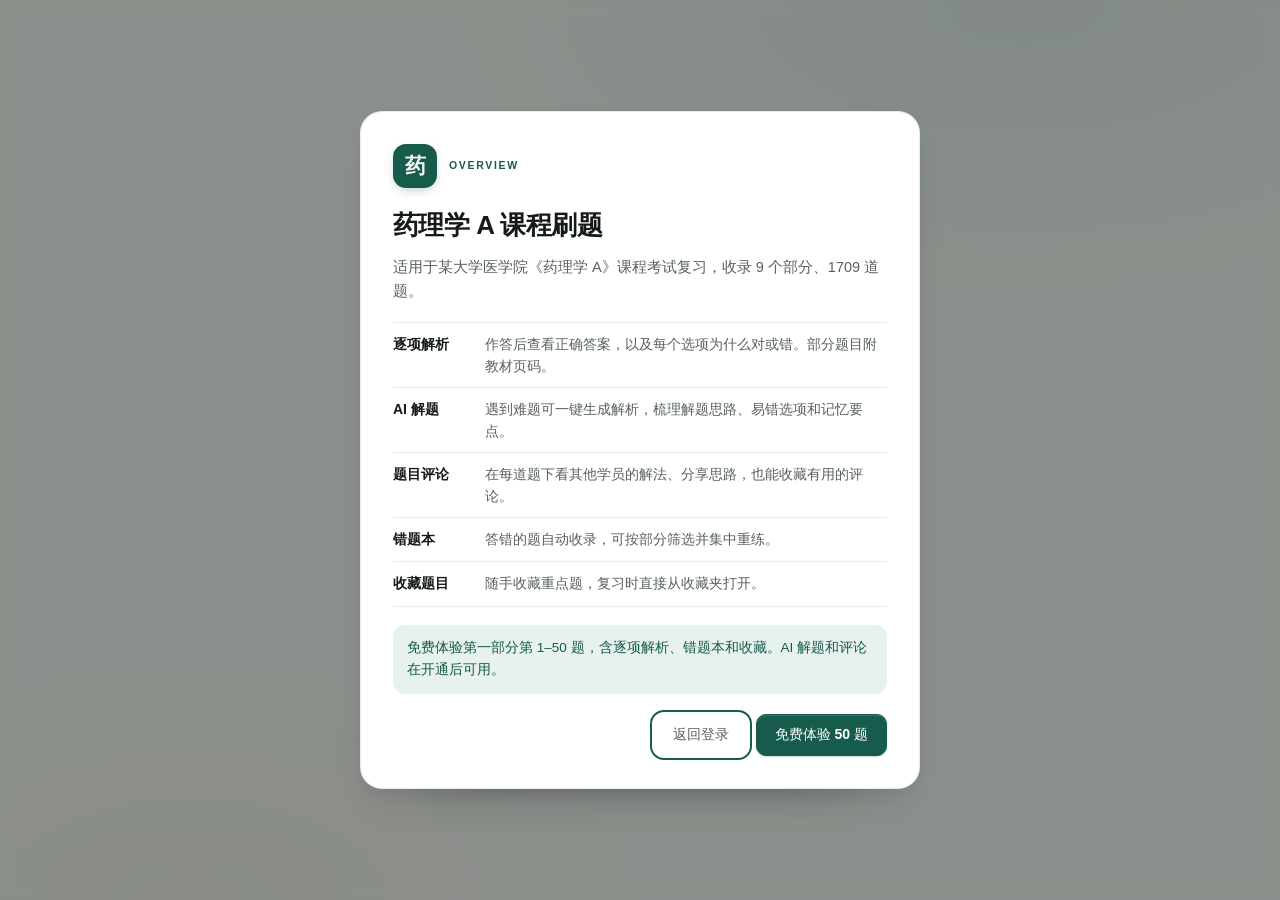
==== commit 60c8733f: "Redesign pharmacology quiz portal and workspace UI Co-Authored-By: Devin AI <158243242+devin-ai-inte" ====
--- a/docs/index.html
+++ b/docs/index.html
@@ -7,15 +7,18 @@
 <meta http-equiv="Content-Security-Policy" content="default-src 'self'; connect-src 'self' https://qjnqnchqqbuzjvlkytjl.supabase.co; style-src 'self' 'unsafe-inline'; object-src 'none'; base-uri 'none'; form-action 'none'">
 <title>药理学 · 刷题</title>
 <link rel="icon" href="./icon.svg">
-<link rel="stylesheet" href="./quiz.css?v=6">
-<link rel="stylesheet" href="./portal.css?v=11">
+<link rel="stylesheet" href="./quiz.css?v=7">
+<link rel="stylesheet" href="./portal.css?v=12">
 </head>
 <body>
 <section class="portal" id="login">
   <div class="login-card">
-    <div class="portal-icon" aria-hidden="true">药</div>
+    <div class="portal-head">
+      <div class="portal-icon" aria-hidden="true">药</div>
+      <span class="portal-eyebrow">PHARMACOLOGY · 10TH ED.</span>
+    </div>
     <h1>药理学刷题</h1>
-    <p>1709 道题，覆盖 9 个部分</p>
+    <p>1709 道题，覆盖 9 个部分 · 逐项解析与云端同步</p>
     <form id="student-form" class="portal-form">
       <label for="student-email">邮箱</label>
       <input id="student-email" type="email" autocomplete="username" required maxlength="254">
@@ -61,14 +64,17 @@
       </div>
     </form>
     <p id="login-error" class="auth-message" role="alert" hidden></p>
-    <p class="tiny">开通或登录异常请联系 <a href="mailto:ShalonPigman176438@hotmail.com">ShalonPigman176438@hotmail.com</a></p>
+    <p class="tiny portal-contact">开通或登录异常请联系 <a href="mailto:ShalonPigman176438@hotmail.com">ShalonPigman176438@hotmail.com</a></p>
     <div class="portal-footer">
       <button class="portal-link" id="show-intro" type="button">题库介绍与体验</button>
     </div>
   </div>
 </section>
 <dialog id="quiz-intro" class="welcome-dialog" aria-labelledby="quiz-intro-title">
-  <div class="portal-icon" aria-hidden="true">药</div>
+  <div class="portal-head">
+    <div class="portal-icon" aria-hidden="true">药</div>
+    <span class="portal-eyebrow">OVERVIEW</span>
+  </div>
   <h2 id="quiz-intro-title">药理学 A 课程刷题</h2>
   <p>适用于某大学医学院《药理学 A》课程考试复习，收录 9 个部分、1709 道题。</p>
   <dl class="welcome-features">
@@ -86,6 +92,7 @@
   </div>
 </dialog>
 <dialog id="trial-lock" class="welcome-dialog trial-lock" aria-labelledby="trial-lock-title">
+  <span class="portal-eyebrow">FULL ACCESS</span>
   <h2 id="trial-lock-title">开通完整题库</h2>
   <p>体验范围为第一部分第 1–50 题。注册开通后，可练习全部 1709 题、使用 AI 解题并参与评论。</p>
   <div class="welcome-actions">
@@ -95,7 +102,15 @@
 </dialog>
 <div class="app" id="quiz" hidden>
   <aside class="side">
-    <div class="brand"><b>药理学</b><span id="bank-count">1709 questions</span></div>
+    <div class="brand">
+      <div class="brand-row">
+        <span class="brand-badge" aria-hidden="true">药</span>
+        <div>
+          <b>药理学</b>
+          <span id="bank-count">1709 questions</span>
+        </div>
+      </div>
+    </div>
     <nav class="nav" id="nav"></nav>
     <div class="side-foot">
       <button class="iconbtn" id="themeBtn"></button>
@@ -114,6 +129,7 @@
 <div class="mobile-nav" id="mnav" hidden></div>
 <div class="modal" id="about">
   <div class="card">
+    <span class="portal-eyebrow">ABOUT</span>
     <h3>关于题库</h3>
     <div class="sub">《药理学学习通题库精解》· 人卫第 10 版</div>
     <ul>
@@ -129,6 +145,7 @@
   </div>
 </div>
 <dialog id="ai-purchase-dialog" class="admin-card quota-dialog" aria-labelledby="ai-purchase-title">
+  <span class="portal-eyebrow">AI QUOTA</span>
   <h2 id="ai-purchase-title">¥4.90 解锁 100 次额外 AI 解析</h2>
   <p>加购次数独立于每日免费额度，可跨天使用。每天先用免费次数，用完后再扣加购次数。</p>
   <a class="btn primary purchase-link" href="https://m.tb.cn/h.jnzGxCf?tk=MaDJ6hivD7A" target="_blank" rel="noopener noreferrer">去闲鱼购买 · ¥4.90</a>
--- a/docs/quiz.css
+++ b/docs/quiz.css
@@ -1,351 +1,453 @@
 :root{
-  --bg:#F5F4EF; --bar:#CFE1DC; --surf:#FFFFFF; --surf2:#FAF9F5; --ink:#191917; --ink2:#5B5952; --ink3:#8C8A82;
-  --line:#E3E0D7; --line2:#EFEDE6;
-  --accent:#13645A; --accent-2:#0E4E46; --accent-soft:#E4EFEC; --btn:#13645A; --btn-2:#0C4C45;
-  --ok:#2B7A53; --ok-soft:#E8F2EB; --bad:#B1443A; --bad-soft:#F8E9E6;
-  --amber:#9A6B14; --amber-soft:#F8EFD9;
-  --shadow:0 1px 2px rgba(25,25,23,.04), 0 8px 24px -12px rgba(25,25,23,.12);
-  --r:14px;
+  --bg:#F7F6F2; --bar:#C5DDD5; --surf:#FFFFFF; --surf2:#F2F0EA;
+  --ink:#151B18; --ink2:#58625C; --ink3:#8A928C;
+  --line:rgba(21,27,24,.09); --line2:rgba(21,27,24,.055); --line-strong:rgba(21,27,24,.16);
+  --accent:#165B4C; --accent-2:#10473B; --accent-soft:#E7F1EE; --accent-ring:rgba(22,91,76,.16);
+  --btn:#165B4C; --btn-2:#10473B;
+  --ok:#1F7A54; --ok-soft:#E7F3EC; --bad:#B84237; --bad-soft:#F9EAE8;
+  --amber:#A26D16; --amber-soft:#F9F0DC;
+  --shadow-xs:0 1px 2px rgba(15,23,20,.04);
+  --shadow:0 2px 6px rgba(15,23,20,.04), 0 12px 28px -14px rgba(15,23,20,.09);
+  --shadow-lg:0 8px 20px rgba(15,23,20,.06), 0 24px 48px -20px rgba(15,23,20,.14);
+  --ease:cubic-bezier(.22,1,.36,1);
+  --r:16px;
 }
 [data-theme="dark"]{
-  --bg:#15171A; --bar:#2B4B46; --surf:#1D2024; --surf2:#22262B; --ink:#E9E7E1; --ink2:#A2A099; --ink3:#76746E;
-  --line:#2C3035; --line2:#262A2E;
-  --accent:#5FBFAA; --accent-2:#8AD5C4; --accent-soft:#1E3531; --btn:#6FCFBD; --btn-2:#82DAC9;
-  --ok:#66BF8E; --ok-soft:#1C2E25; --bad:#D98077; --bad-soft:#33231F;
-  --amber:#D6A94F; --amber-soft:#2E2718;
-  --shadow:0 1px 2px rgba(0,0,0,.3), 0 10px 30px -16px rgba(0,0,0,.6);
-}
+  --bg:#111315; --bar:#274B43; --surf:#181B1F; --surf2:#20242A;
+  --ink:#ECEAE3; --ink2:#A3A8A4; --ink3:#747A76;
+  --line:rgba(255,255,255,.085); --line2:rgba(255,255,255,.05); --line-strong:rgba(255,255,255,.15);
+  --accent:#56C1A9; --accent-2:#7AD3BF; --accent-soft:rgba(86,193,169,.13); --accent-ring:rgba(86,193,169,.22);
+  --btn:#1E6E5D; --btn-2:#25826E;
+  --ok:#63C290; --ok-soft:rgba(99,194,144,.14); --bad:#DF8379; --bad-soft:rgba(223,131,121,.14);
+  --amber:#DCAD55; --amber-soft:rgba(220,173,85,.14);
+  --shadow-xs:0 1px 2px rgba(0,0,0,.28);
+  --shadow:0 2px 8px rgba(0,0,0,.32), 0 14px 32px -16px rgba(0,0,0,.55);
+  --shadow-lg:0 12px 32px rgba(0,0,0,.45), 0 28px 56px -20px rgba(0,0,0,.7);
+}
+
 *{box-sizing:border-box;-webkit-tap-highlight-color:transparent}
 html,body{margin:0;padding:0}
+html{-webkit-font-smoothing:antialiased;-moz-osx-font-smoothing:grayscale}
 body{
   background:var(--bg); color:var(--ink);
-  font-family:-apple-system,BlinkMacSystemFont,"PingFang SC","Hiragino Sans GB","Source Han Sans SC","Microsoft YaHei",sans-serif;
-  font-size:15px; line-height:1.65; -webkit-font-smoothing:antialiased;
+  font-family:-apple-system,BlinkMacSystemFont,"PingFang SC","Hiragino Sans GB","Noto Sans SC","Microsoft YaHei",sans-serif;
+  font-size:15px; line-height:1.65;
+  transition:background-color .25s var(--ease), color .25s var(--ease);
 }
 button{font-family:inherit;font-size:inherit;color:inherit;background:none;border:none;padding:0;cursor:pointer}
-::selection{background:var(--accent-soft)}
+::selection{background:var(--accent-soft);color:var(--accent)}
 
 .app{display:flex;min-height:100vh}
+
 /* ---------- sidebar ---------- */
 .side{
-  width:236px;flex:0 0 236px;background:var(--surf);border-right:1px solid var(--line);
-  padding:26px 18px 18px;display:flex;flex-direction:column;gap:22px;position:sticky;top:0;height:100vh;
-}
-.brand{padding:0 8px}
-.brand b{display:block;font-size:19px;letter-spacing:.02em;font-weight:700}
-.brand span{display:block;font-size:11.5px;color:var(--ink3);letter-spacing:.08em;margin-top:3px;text-transform:uppercase}
-.nav{display:flex;flex-direction:column;gap:2px}
+  width:248px;flex:0 0 248px;background:var(--surf);border-right:1px solid var(--line);
+  padding:24px 16px 18px;display:flex;flex-direction:column;gap:22px;position:sticky;top:0;height:100vh;
+}
+.brand{padding:0 6px}
+.brand-row{display:flex;align-items:center;gap:11px}
+.brand-badge{
+  width:36px;height:36px;border-radius:11px;display:grid;place-items:center;flex:0 0 36px;
+  background:var(--accent);color:#F7F6F2;font-size:17px;font-weight:700;
+  box-shadow:0 2px 8px -2px rgba(22,91,76,.35);
+}
+[data-theme="dark"] .brand-badge{background:var(--accent-soft);color:var(--accent);border:1px solid rgba(86,193,169,.28);box-shadow:none}
+.brand b{display:block;font-size:17.5px;letter-spacing:-.01em;font-weight:720;line-height:1.2}
+.brand span{display:block;font-size:11px;color:var(--ink3);letter-spacing:.08em;margin-top:2px;text-transform:uppercase;font-variant-numeric:tabular-nums}
+
+.nav{display:flex;flex-direction:column;gap:3px}
 .nav button{
-  display:flex;align-items:center;gap:10px;padding:9px 11px;border-radius:9px;
-  color:var(--ink2);font-size:14.5px;text-align:left;transition:background .15s,color .15s;
+  display:flex;align-items:center;gap:11px;padding:9.5px 12px;border-radius:10px;
+  color:var(--ink2);font-size:14px;font-weight:500;text-align:left;
+  transition:background .18s var(--ease), color .18s var(--ease), transform .15s var(--ease);
 }
 .nav button:hover{background:var(--surf2);color:var(--ink)}
-.nav button.on{background:var(--accent-soft);color:var(--accent);font-weight:600}
+.nav button:active{transform:scale(.985)}
+.nav button.on{background:var(--accent-soft);color:var(--accent);font-weight:620}
 .nav button.on svg{stroke:var(--accent)}
-.nav svg{width:17px;height:17px;stroke:var(--ink3);fill:none;stroke-width:1.7;stroke-linecap:round;stroke-linejoin:round;flex:0 0 17px}
-.nav .cnt{margin-left:auto;font-size:11.5px;color:var(--ink3);font-variant-numeric:tabular-nums;background:var(--surf2);padding:1px 6px;border-radius:6px}
-.side-foot{margin-top:auto;display:flex;flex-direction:column;gap:10px;border-top:1px solid var(--line2);padding-top:14px}
-.tiny{font-size:12px;color:var(--ink3);line-height:1.6;padding:0 8px}
+.nav svg{width:17px;height:17px;stroke:var(--ink3);fill:none;stroke-width:1.75;stroke-linecap:round;stroke-linejoin:round;flex:0 0 17px;transition:stroke .18s var(--ease)}
+.nav .cnt{
+  margin-left:auto;font-size:11px;color:var(--ink3);font-variant-numeric:tabular-nums;
+  background:var(--surf2);padding:2px 7px;border-radius:999px;font-weight:600;
+}
+.nav button.on .cnt{background:var(--surf);color:var(--accent)}
+
+.side-foot{margin-top:auto;display:flex;flex-direction:column;gap:4px;border-top:1px solid var(--line);padding-top:14px}
+.tiny{font-size:11.5px;color:var(--ink3);line-height:1.6;padding:6px 10px 0;transition:color .18s var(--ease)}
+#aboutLink:hover{color:var(--ink2)}
 .iconbtn{
-  display:flex;align-items:center;gap:8px;font-size:13px;color:var(--ink2);padding:7px 9px;border-radius:8px;
+  display:flex;align-items:center;gap:9px;font-size:13px;font-weight:500;color:var(--ink2);
+  padding:8px 10px;border-radius:9px;text-decoration:none;
+  transition:background .18s var(--ease), color .18s var(--ease);
 }
 .iconbtn:hover{background:var(--surf2);color:var(--ink)}
-.iconbtn svg{width:15px;height:15px;stroke:currentColor;fill:none;stroke-width:1.7;stroke-linecap:round;stroke-linejoin:round}
+.iconbtn svg{width:15px;height:15px;stroke:currentColor;fill:none;stroke-width:1.75;stroke-linecap:round;stroke-linejoin:round}
 
 /* ---------- main ---------- */
-main{flex:1;min-width:0;padding:40px 46px 90px;max-width:1080px;margin:0 auto}
-.page-head{margin-bottom:30px}
-.page-head h1{margin:0;font-size:27px;font-weight:700;letter-spacing:-.01em}
-.page-head p{margin:7px 0 0;color:var(--ink2);font-size:13.5px}
-.eyebrow{font-size:11.5px;letter-spacing:.14em;text-transform:uppercase;color:var(--ink3);margin-bottom:9px}
-
-/* hero */
+main{flex:1;min-width:0;padding:34px 46px 96px;max-width:1060px;margin:0 auto;animation:viewIn .35s var(--ease) both}
+.page-head{margin-bottom:28px}
+.page-head h1{margin:0;font-size:clamp(26px,3.2vw,32px);font-weight:740;letter-spacing:-.025em;line-height:1.18}
+.page-head p{margin:8px 0 0;color:var(--ink2);font-size:14px}
+.eyebrow{font-size:11px;font-weight:650;letter-spacing:.16em;text-transform:uppercase;color:var(--accent);margin-bottom:8px}
+
+/* ---------- hero ---------- */
 .hero{
-  background:var(--surf);border:1px solid var(--line);border-radius:var(--r);padding:26px 28px;
-  display:flex;align-items:center;gap:34px;box-shadow:var(--shadow);flex-wrap:wrap;
-}
-.ring{position:relative;width:112px;height:112px;flex:0 0 112px}
+  background:var(--surf);border:1px solid var(--line);border-radius:var(--r);padding:28px 32px;
+  display:flex;align-items:center;gap:36px;box-shadow:var(--shadow);flex-wrap:wrap;
+  animation:fadeUp .45s var(--ease) both;
+}
+.ring{position:relative;width:116px;height:116px;flex:0 0 116px}
 .ring .disc{
   width:100%;height:100%;border-radius:50%;
-  background:conic-gradient(var(--accent) calc(var(--p) * 1%), var(--line2) 0);
+  background:conic-gradient(var(--accent) calc(var(--p) * 1%), var(--surf2) 0);
   display:grid;place-items:center;
-}
-.ring .disc::after{content:"";position:absolute;inset:9px;background:var(--surf);border-radius:50%}
+  box-shadow:inset 0 0 0 1px var(--line2);
+}
+.ring .disc::after{content:"";position:absolute;inset:9px;background:var(--surf);border-radius:50%;box-shadow:var(--shadow-xs)}
 .ring .mid{position:relative;z-index:1;text-align:center;line-height:1.15}
-.ring .mid b{display:block;font-size:26px;font-weight:700;font-variant-numeric:tabular-nums;letter-spacing:-.02em}
-.ring .mid span{font-size:11px;color:var(--ink3)}
-.kpis{display:flex;gap:32px;flex-wrap:wrap;flex:1;justify-content:space-between;padding-right:8px}
-.kpi b{display:block;font-size:23px;font-weight:700;font-variant-numeric:tabular-nums;letter-spacing:-.01em}
-.kpi span{font-size:12.5px;color:var(--ink3)}
-.kpi small{font-size:12px;color:var(--ink3);margin-left:3px;font-weight:400}
-
-/* quick */
-.quick{display:grid;grid-template-columns:repeat(4,1fr);gap:12px;margin:16px 0 34px}
+.ring .mid b{display:block;font-size:25px;font-weight:750;font-variant-numeric:tabular-nums;letter-spacing:-.03em}
+.ring .mid span{font-size:11px;color:var(--ink3);margin-top:2px;display:block}
+.kpis{display:grid;grid-template-columns:repeat(4,minmax(0,1fr));gap:18px;flex:1;min-width:260px}
+.kpi{padding-left:18px;border-left:1px solid var(--line)}
+.kpi:first-child{padding-left:0;border-left:0}
+.kpi b{display:block;font-size:24px;font-weight:740;font-variant-numeric:tabular-nums;letter-spacing:-.02em;line-height:1.2}
+.kpi span{display:block;font-size:12.5px;color:var(--ink3);margin-top:4px}
+.kpi small{font-size:12.5px;color:var(--ink3);margin-left:3px;font-weight:450}
+
+/* ---------- quick actions (balanced 3x2 grid) ---------- */
+.quick{display:grid;grid-template-columns:repeat(3,minmax(0,1fr));gap:12px;margin:18px 0 38px;animation:fadeUp .5s var(--ease) .05s both}
 .qbtn{
-  background:var(--surf);border:1px solid var(--line);border-radius:11px;padding:14px 16px;text-align:left;
-  transition:border-color .15s,transform .15s,box-shadow .15s;
-}
-.qbtn:hover{border-color:var(--accent);box-shadow:var(--shadow);transform:translateY(-1px)}
-.qbtn b{display:block;font-size:14.5px;font-weight:600}
-.qbtn span{display:block;font-size:12px;color:var(--ink3);margin-top:3px}
-.qbtn.primary{background:var(--btn);border-color:var(--btn);color:#fff}
+  position:relative;background:var(--surf);border:1px solid var(--line);border-radius:14px;
+  padding:16px 18px;text-align:left;box-shadow:var(--shadow-xs);
+  transition:border-color .22s var(--ease), transform .22s var(--ease), box-shadow .22s var(--ease), background-color .22s var(--ease);
+}
+.qbtn:hover{border-color:rgba(22,91,76,.32);box-shadow:var(--shadow);transform:translateY(-2px)}
+.qbtn:active{transform:translateY(0) scale(.99)}
+.qbtn b{display:block;font-size:14.5px;font-weight:640;letter-spacing:-.005em}
+.qbtn span{display:block;font-size:12.5px;color:var(--ink3);margin-top:4px;line-height:1.45}
+.qbtn.primary{
+  background:var(--btn);border-color:var(--btn);color:#fff;
+  box-shadow:0 2px 6px rgba(16,71,59,.22), inset 0 1px 0 rgba(255,255,255,.14);
+}
 .qbtn.primary b{color:#fff}
-.qbtn.primary span{color:rgba(255,255,255,.72)}
-.qbtn.primary:hover{background:var(--btn-2);border-color:var(--btn-2)}
-
-.sec-title{display:flex;align-items:baseline;gap:10px;margin:0 0 14px}
-.sec-title h2{margin:0;font-size:15px;font-weight:600;letter-spacing:.01em}
-.sec-title em{font-style:normal;font-size:12.5px;color:var(--ink3)}
-
-.chapters{display:grid;grid-template-columns:repeat(auto-fill,minmax(232px,1fr));gap:12px}
+.qbtn.primary span{color:rgba(255,255,255,.78)}
+.qbtn.primary:hover{background:var(--btn-2);border-color:var(--btn-2);box-shadow:0 10px 24px -10px rgba(22,91,76,.45)}
+
+.sec-title{display:flex;align-items:baseline;justify-content:space-between;gap:12px;margin:0 0 16px}
+.sec-title h2{margin:0;font-size:16.5px;font-weight:700;letter-spacing:-.01em}
+.sec-title em{font-style:normal;font-size:12.5px;color:var(--ink3);font-variant-numeric:tabular-nums}
+
+/* ---------- chapters ---------- */
+.chapters{display:grid;grid-template-columns:repeat(3,minmax(0,1fr));gap:13px;animation:fadeUp .55s var(--ease) .09s both}
 .chap{
-  background:var(--surf);border:1px solid var(--line);border-radius:12px;padding:15px 16px 13px;text-align:left;
-  transition:border-color .15s,box-shadow .15s,transform .15s;position:relative;overflow:hidden;
-}
-.chap:hover{border-color:var(--accent);box-shadow:var(--shadow);transform:translateY(-1px)}
-.chap .row1{display:flex;justify-content:space-between;align-items:center;color:var(--ink3);font-size:11.5px;letter-spacing:.06em}
-.chap .row1 .no{font-variant-numeric:tabular-nums;font-weight:600}
-.chap h3{margin:7px 0 12px;font-size:14.5px;font-weight:600;line-height:1.45}
-.track{height:3px;background:var(--line2);border-radius:2px;overflow:hidden}
-.track i{display:block;height:100%;background:var(--accent);border-radius:2px;transition:width .4s}
-.chap .meta{display:flex;justify-content:space-between;font-size:11.5px;color:var(--ink3);margin-top:8px;font-variant-numeric:tabular-nums}
+  position:relative;background:var(--surf);border:1px solid var(--line);border-radius:14px;
+  padding:17px 18px 15px;text-align:left;box-shadow:var(--shadow-xs);overflow:hidden;
+  transition:border-color .22s var(--ease), box-shadow .22s var(--ease), transform .22s var(--ease);
+}
+.chap::before{
+  content:"";position:absolute;top:0;left:0;right:0;height:2px;background:var(--accent);
+  transform:scaleX(0);transform-origin:left;transition:transform .3s var(--ease);
+}
+.chap:hover{border-color:rgba(22,91,76,.28);box-shadow:var(--shadow);transform:translateY(-2px)}
+.chap:hover::before{transform:scaleX(1)}
+.chap:active{transform:translateY(0) scale(.99)}
+.chap .row1{display:flex;justify-content:space-between;align-items:center;color:var(--ink3);font-size:11.5px;letter-spacing:.06em;font-variant-numeric:tabular-nums}
+.chap .row1 .no{font-weight:700;color:var(--accent);opacity:.85}
+.chap h3{margin:8px 0 14px;font-size:14.8px;font-weight:640;line-height:1.45;color:var(--ink)}
+.track{height:4px;background:var(--surf2);border-radius:999px;overflow:hidden}
+.track i{display:block;height:100%;background:var(--accent);border-radius:999px;transition:width .5s var(--ease)}
+.chap .meta{display:flex;justify-content:space-between;font-size:11.5px;color:var(--ink3);margin-top:9px;font-variant-numeric:tabular-nums}
 
 /* ---------- practice ---------- */
-.ptop{display:flex;align-items:center;gap:14px;margin-bottom:24px;position:sticky;top:0;z-index:20;background:var(--bg);padding:8px 0 10px}
+.ptop{
+  display:flex;align-items:center;gap:14px;margin-bottom:22px;position:sticky;top:45px;z-index:18;
+  background:color-mix(in srgb, var(--bg) 86%, transparent);
+  backdrop-filter:blur(14px);-webkit-backdrop-filter:blur(14px);
+  padding:10px 0 12px;
+}
 .ptop .mid{flex:1;min-width:0}
-.ptop .lbl{display:flex;justify-content:space-between;font-size:12px;color:var(--ink3);margin-bottom:6px;gap:12px}
-.ptop .lbl b{color:var(--ink);font-weight:600;font-size:12.5px;white-space:nowrap;overflow:hidden;text-overflow:ellipsis}
-.bar{height:3px;background:var(--line);border-radius:2px;overflow:hidden}
-.bar i{display:block;height:100%;background:var(--accent);transition:width .3s}
+.ptop .lbl{display:flex;justify-content:space-between;font-size:12px;color:var(--ink3);margin-bottom:7px;gap:12px;font-variant-numeric:tabular-nums}
+.ptop .lbl b{color:var(--ink);font-weight:620;font-size:13px;white-space:nowrap;overflow:hidden;text-overflow:ellipsis}
+.bar{height:4px;background:var(--line);border-radius:999px;overflow:hidden}
+.bar i{display:block;height:100%;background:var(--accent);border-radius:999px;transition:width .35s var(--ease)}
 .round{
-  width:34px;height:34px;flex:0 0 34px;border-radius:9px;display:grid;place-items:center;
-  border:1px solid var(--line);background:var(--surf);color:var(--ink2);
+  width:36px;height:36px;flex:0 0 36px;border-radius:10px;display:grid;place-items:center;
+  border:1px solid var(--line);background:var(--surf);color:var(--ink2);box-shadow:var(--shadow-xs);
+  transition:border-color .18s var(--ease), color .18s var(--ease), transform .15s var(--ease);
 }
 .round:hover{border-color:var(--accent);color:var(--accent)}
+.round:active{transform:scale(.95)}
 .round svg{width:16px;height:16px;stroke:currentColor;fill:none;stroke-width:1.8;stroke-linecap:round;stroke-linejoin:round}
 
-.qcard{background:var(--surf);border:1px solid var(--line);border-radius:var(--r);padding:30px 34px 26px;box-shadow:var(--shadow)}
-.qmeta{display:flex;align-items:center;gap:8px;margin-bottom:14px;flex-wrap:wrap}
-.qmeta .qno{font-size:12px;color:var(--ink3);font-variant-numeric:tabular-nums;letter-spacing:.04em}
-.pill{font-size:11px;padding:2px 7px;border-radius:5px;border:1px solid var(--line);color:var(--ink2);letter-spacing:.03em}
+.qcard{
+  background:var(--surf);border:1px solid var(--line);border-radius:18px;
+  padding:32px 36px 28px;box-shadow:var(--shadow);animation:fadeUp .3s var(--ease) both;
+}
+.qmeta{display:flex;align-items:center;gap:8px;margin-bottom:16px;flex-wrap:wrap}
+.qmeta .qno{font-size:12px;font-weight:600;color:var(--ink3);font-variant-numeric:tabular-nums;letter-spacing:.04em}
+.pill{font-size:11px;font-weight:580;padding:2.5px 8px;border-radius:999px;border:1px solid var(--line);color:var(--ink2);letter-spacing:.02em}
 .pill.multi{background:var(--accent-soft);border-color:transparent;color:var(--accent)}
 .pill.warn{background:var(--amber-soft);border-color:transparent;color:var(--amber)}
 .pill.mine{background:var(--bad-soft);border-color:transparent;color:var(--bad)}
-.stem{margin:0 0 22px;font-size:18.5px;line-height:1.72;font-weight:600;letter-spacing:.005em}
-.stem .hl{background:linear-gradient(transparent 62%, var(--accent-soft) 0);padding:0 1px}
-
-.opts{display:flex;flex-direction:column;gap:9px}
+.stem{margin:0 0 24px;font-size:18.5px;line-height:1.74;font-weight:630;letter-spacing:-.005em}
+.stem .hl{background:linear-gradient(transparent 62%, var(--accent-soft) 0);padding:0 2px}
+
+.opts{display:flex;flex-direction:column;gap:10px}
 .opt{
-  display:flex;gap:13px;align-items:flex-start;text-align:left;width:100%;
-  border:1px solid var(--line);background:var(--surf);border-radius:10px;padding:12px 14px;
-  transition:border-color .14s,background .14s;
-}
-.opt:hover{border-color:var(--ink3)}
+  display:flex;gap:14px;align-items:flex-start;text-align:left;width:100%;
+  border:1px solid var(--line);background:var(--surf);border-radius:12px;padding:13px 16px;
+  transition:border-color .18s var(--ease), background-color .18s var(--ease), transform .16s var(--ease), box-shadow .18s var(--ease);
+}
+.opt:hover:not(.done){border-color:var(--line-strong);background:var(--surf2);transform:translateX(2px)}
+.opt:active:not(.done){transform:scale(.995)}
 .opt .k{
-  flex:0 0 24px;height:24px;border-radius:6px;border:1px solid var(--line);background:var(--surf2);
-  display:grid;place-items:center;font-size:12.5px;font-weight:600;color:var(--ink2);
-  font-variant-numeric:tabular-nums;margin-top:1px;transition:all .14s;
-}
-.opt .body{flex:1;min-width:0;font-size:15px;line-height:1.68;color:var(--ink)}
-.opt .ex{display:none;margin-top:6px;font-size:13px;line-height:1.65;color:var(--ink3);border-left:2px solid var(--line);padding-left:9px}
-.opt .mk{flex:0 0 16px;height:16px;margin-top:4px;opacity:0;transition:opacity .15s}
-.opt .mk svg{width:16px;height:16px;stroke-width:2.4;fill:none;stroke-linecap:round;stroke-linejoin:round}
-.opt.picked{border-color:var(--ink);background:var(--surf2)}
-.opt.picked .k{background:var(--ink);border-color:var(--ink);color:var(--surf)}
+  flex:0 0 26px;height:26px;border-radius:7px;border:1px solid var(--line);background:var(--surf2);
+  display:grid;place-items:center;font-size:12.5px;font-weight:650;color:var(--ink2);
+  font-variant-numeric:tabular-nums;margin-top:1px;transition:all .18s var(--ease);
+}
+.opt .body{flex:1;min-width:0;font-size:15px;line-height:1.7;color:var(--ink)}
+.opt .ex{display:none;margin-top:8px;font-size:13.2px;line-height:1.68;color:var(--ink2);border-left:2px solid var(--line-strong);padding-left:10px}
+.opt .mk{flex:0 0 18px;height:18px;margin-top:4px;opacity:0;transition:opacity .18s var(--ease)}
+.opt .mk svg{width:17px;height:17px;stroke-width:2.4;fill:none;stroke-linecap:round;stroke-linejoin:round}
+.opt.picked{border-color:var(--accent);background:var(--accent-soft);box-shadow:0 0 0 1px var(--accent)}
+.opt.picked .k{background:var(--accent);border-color:var(--accent);color:#fff}
+[data-theme="dark"] .opt.picked .k{color:#0B1C18}
 .opt.done{cursor:default}
-.opt.done:hover{border-color:var(--line)}
 .opt.right{border-color:var(--ok);background:var(--ok-soft)}
 .opt.right .k{background:var(--ok);border-color:var(--ok);color:#fff}
 .opt.right .mk{opacity:1;stroke:var(--ok)}
 .opt.bad{border-color:var(--bad);background:var(--bad-soft)}
 .opt.bad .k{background:var(--bad);border-color:var(--bad);color:#fff}
 .opt.bad .mk{opacity:1;stroke:var(--bad)}
-.opt.dim{opacity:.62}
-.opt.filled .ex{display:block}
-.opt.right .ex{border-color:rgba(43,122,83,.3)}
-.opt.bad .ex{border-color:rgba(177,68,58,.3)}
+.opt.dim{opacity:.58}
+.opt.filled .ex{display:block;animation:fadeUp .22s var(--ease) both}
+.opt.right .ex{border-color:rgba(31,122,84,.32)}
+.opt.bad .ex{border-color:rgba(184,66,55,.32)}
 
 .verdict{
-  margin-top:20px;border-top:1px dashed var(--line);padding-top:16px;
-  display:flex;align-items:center;gap:10px;flex-wrap:wrap;font-size:14px;animation:up .22s ease-out;
-}
-@keyframes up{from{opacity:0;transform:translateY(5px)}to{opacity:1;transform:none}}
-.verdict .tag{font-weight:700;font-size:14.5px;display:inline-flex;align-items:center;gap:6px;white-space:nowrap}
+  margin-top:22px;border-top:1px dashed var(--line-strong);padding-top:18px;
+  display:flex;align-items:center;gap:12px;flex-wrap:wrap;font-size:14px;animation:fadeUp .25s var(--ease) both;
+}
+.verdict .tag{font-weight:700;font-size:15px;display:inline-flex;align-items:center;gap:6px;white-space:nowrap}
 .verdict .tag svg{width:16px;height:16px;flex:0 0 16px;stroke:currentColor;fill:none;stroke-width:2.6;stroke-linecap:round;stroke-linejoin:round}
 .verdict .tag.ok{color:var(--ok)} .verdict .tag.bad{color:var(--bad)}
 .verdict .key{color:var(--ink3);font-size:13px}
 .verdict .key b{color:var(--ink);letter-spacing:.14em;font-size:14px;font-weight:700}
 .verdict .key b.mine{color:var(--bad)}
-.verdict .dot{color:var(--line);font-size:11px}
+.verdict .dot{color:var(--line-strong);font-size:10px}
 .warnbox{
-  margin-top:14px;background:var(--amber-soft);color:var(--amber);border-radius:9px;
-  padding:10px 13px;font-size:12.8px;line-height:1.65;
+  margin-top:14px;background:var(--amber-soft);color:var(--amber);border-radius:10px;
+  padding:11px 14px;font-size:13px;line-height:1.65;
 }
 .bookline{margin-top:14px;display:flex;gap:10px;font-size:13px;color:var(--ink2);line-height:1.68;align-items:flex-start}
 .bookline .bk{
-  flex:0 0 auto;font-size:11px;padding:2px 7px;border-radius:5px;background:var(--surf2);
+  flex:0 0 auto;font-size:11px;font-weight:600;padding:2px 8px;border-radius:999px;background:var(--surf2);
   border:1px solid var(--line);color:var(--ink2);letter-spacing:.04em;margin-top:2px;
 }
 .noteline{margin-top:11px;font-size:13px;color:var(--ink2);line-height:1.7}
-.noteline::first-line{color:var(--ink2)}
-
-.pfoot{display:flex;align-items:center;gap:10px;margin-top:20px}
+
+.pfoot{display:flex;align-items:center;gap:10px;margin-top:22px}
 .pfoot .sp{flex:1}
 .btn{
-  display:inline-flex;align-items:center;justify-content:center;gap:7px;height:40px;padding:0 20px;
-  border-radius:9px;border:1px solid var(--line);background:var(--surf);font-size:14px;font-weight:500;
-  transition:all .15s;
-}
-.btn:hover{border-color:var(--ink3)}
-.btn.primary{background:var(--btn);border-color:var(--btn);color:#fff}
-.btn.primary:hover{background:var(--btn-2);border-color:var(--btn-2)}
-[data-theme="dark"] .btn.primary,[data-theme="dark"] .qbtn.primary{color:#0A1A17}
-[data-theme="dark"] .qbtn.primary span{color:rgba(10,26,23,.62)}
-[data-theme="dark"] .qbtn.primary b{color:#0A1A17}
-.btn.ghost{border-color:transparent;color:var(--ink2)}
-.btn.ghost:hover{background:var(--surf);color:var(--ink)}
-.btn[disabled]{opacity:.4;cursor:not-allowed}
+  display:inline-flex;align-items:center;justify-content:center;gap:7px;height:40px;padding:0 18px;
+  border-radius:10px;border:1px solid var(--line);background:var(--surf);font-size:14px;font-weight:550;
+  box-shadow:var(--shadow-xs);
+  transition:border-color .18s var(--ease), background-color .18s var(--ease), color .18s var(--ease), transform .15s var(--ease), box-shadow .18s var(--ease);
+}
+.btn:hover:not([disabled]){border-color:var(--line-strong);background:var(--surf2)}
+.btn:active:not([disabled]){transform:scale(.98)}
+.btn.primary{
+  background:var(--btn);border-color:var(--btn);color:#fff;
+  box-shadow:0 1px 2px rgba(16,71,59,.22), inset 0 1px 0 rgba(255,255,255,.14);
+}
+.btn.primary:hover:not([disabled]){background:var(--btn-2);border-color:var(--btn-2);box-shadow:0 6px 16px -6px rgba(22,91,76,.42)}
+[data-theme="dark"] .btn.primary,[data-theme="dark"] .qbtn.primary{color:#F2F8F6;border-color:rgba(110,212,188,.28)}
+[data-theme="dark"] .qbtn.primary span{color:rgba(242,248,246,.76)}
+[data-theme="dark"] .qbtn.primary b{color:#F2F8F6}
+.btn.ghost{border-color:transparent;background:transparent;box-shadow:none;color:var(--ink2)}
+.btn.ghost:hover:not([disabled]){background:var(--surf2);color:var(--ink)}
+.btn[disabled]{opacity:.4;cursor:not-allowed;box-shadow:none}
 .btn svg{width:15px;height:15px;stroke:currentColor;fill:none;stroke-width:2;stroke-linecap:round;stroke-linejoin:round}
-.kbd{font-size:11px;color:var(--ink3);border:1px solid var(--line);border-bottom-width:2px;border-radius:4px;padding:1px 5px;font-family:inherit}
-.favbtn.on{color:var(--amber);border-color:var(--amber)}
+.kbd{font-size:11px;color:var(--ink3);border:1px solid var(--line);border-bottom-width:2px;border-radius:5px;padding:1px 5px;font-family:inherit}
+.favbtn.on{color:var(--amber);border-color:rgba(162,109,22,.35);background:var(--amber-soft)}
 .favbtn.on svg{fill:var(--amber);stroke:var(--amber)}
 
-/* answer sheet */
+/* ---------- answer sheet ---------- */
 .sheet{
-  position:fixed;inset:0;z-index:60;background:rgba(20,20,18,.26);
+  position:fixed;inset:0;z-index:60;background:rgba(15,24,20,.32);
+  backdrop-filter:blur(5px);-webkit-backdrop-filter:blur(5px);
   display:none;align-items:flex-start;justify-content:flex-end;
 }
 .sheet.on{display:flex}
 .sheet .panel{
-  width:min(400px,92vw);height:100%;background:var(--surf);border-left:1px solid var(--line);
-  padding:22px 22px 28px;overflow:auto;animation:slide .25s cubic-bezier(.2,.8,.3,1);
-}
-@keyframes slide{from{transform:translateX(20px);opacity:.6}to{transform:none;opacity:1}}
-.sheet h3{margin:0 0 4px;font-size:15px}
-.sheet .sub{font-size:12px;color:var(--ink3);margin-bottom:18px}
+  width:min(410px,92vw);height:100%;background:var(--surf);border-left:1px solid var(--line);
+  padding:24px 24px 30px;overflow:auto;box-shadow:var(--shadow-lg);
+  animation:slide .28s var(--ease) both;
+}
+@keyframes slide{from{transform:translateX(28px);opacity:.4}to{transform:none;opacity:1}}
+.sheet h3{margin:0 0 4px;font-size:16px;font-weight:700}
+.sheet .sub{font-size:12.5px;color:var(--ink3);margin-bottom:18px}
 .grid{display:grid;grid-template-columns:repeat(auto-fill,minmax(38px,1fr));gap:7px}
 .cell{
-  aspect-ratio:1;border-radius:7px;border:1px solid var(--line);font-size:12.5px;
+  aspect-ratio:1;border-radius:8px;border:1px solid var(--line);font-size:12.5px;
   display:grid;place-items:center;color:var(--ink2);font-variant-numeric:tabular-nums;
-}
-.cell:hover{border-color:var(--ink3)}
+  transition:border-color .15s var(--ease), transform .15s var(--ease);
+}
+.cell:hover{border-color:var(--accent);transform:scale(1.05)}
 .cell.cur{outline:2px solid var(--accent);outline-offset:-2px;font-weight:700}
-.cell.right{background:var(--ok-soft);border-color:transparent;color:var(--ok);font-weight:600}
-.cell.bad{background:var(--bad-soft);border-color:transparent;color:var(--bad);font-weight:600}
+.cell.right{background:var(--ok-soft);border-color:transparent;color:var(--ok);font-weight:650}
+.cell.bad{background:var(--bad-soft);border-color:transparent;color:var(--bad);font-weight:650}
 .cell.pick{background:var(--accent-soft);border-color:transparent;color:var(--accent);font-weight:700}
 .legend{display:flex;gap:14px;font-size:11.5px;color:var(--ink3);margin:14px 0 20px;flex-wrap:wrap}
 .legend i{display:inline-block;width:9px;height:9px;border-radius:3px;margin-right:5px;vertical-align:middle}
 
-/* list */
-.list{display:flex;flex-direction:column;gap:9px}
+/* ---------- list ---------- */
+.list{display:flex;flex-direction:column;gap:10px}
 .item{
-  background:var(--surf);border:1px solid var(--line);border-radius:11px;padding:14px 16px;text-align:left;
-  display:flex;gap:12px;align-items:flex-start;transition:border-color .15s,box-shadow .15s;
-}
-.item:hover{border-color:var(--accent);box-shadow:var(--shadow)}
-.item .txt{flex:1;min-width:0;font-size:14.3px;line-height:1.62}
-.item .meta{font-size:11.5px;color:var(--ink3);margin-top:5px;display:flex;gap:9px;flex-wrap:wrap}
-.item .snip{margin-top:6px;font-size:12.5px;line-height:1.6;color:var(--ink3);border-left:2px solid var(--line);padding-left:9px}
-.item .badge{flex:0 0 auto;font-size:11px;padding:2px 7px;border-radius:5px;background:var(--surf2);color:var(--ink3);height:fit-content}
-.item .chev{flex:0 0 14px;color:var(--ink3);font-size:18px;line-height:1.4;margin-top:1px}
-
-/* stats */
-.cards2{display:grid;grid-template-columns:repeat(auto-fill,minmax(180px,1fr));gap:12px;margin-bottom:30px}
-.stat{background:var(--surf);border:1px solid var(--line);border-radius:12px;padding:16px 18px}
-.stat b{display:block;font-size:24px;font-weight:700;font-variant-numeric:tabular-nums;letter-spacing:-.02em}
-.stat span{font-size:12.5px;color:var(--ink3)}
-.chart{margin-bottom:34px}
+  background:var(--surf);border:1px solid var(--line);border-radius:13px;padding:15px 18px;text-align:left;
+  display:flex;gap:12px;align-items:flex-start;box-shadow:var(--shadow-xs);
+  transition:border-color .2s var(--ease), box-shadow .2s var(--ease), transform .2s var(--ease);
+}
+.item:hover{border-color:rgba(22,91,76,.3);box-shadow:var(--shadow);transform:translateY(-1px)}
+.item .txt{flex:1;min-width:0;font-size:14.5px;line-height:1.64}
+.item .meta{font-size:11.5px;color:var(--ink3);margin-top:6px;display:flex;gap:9px;flex-wrap:wrap}
+.item .snip{margin-top:7px;font-size:12.5px;line-height:1.62;color:var(--ink3);border-left:2px solid var(--line-strong);padding-left:10px}
+.item .badge{flex:0 0 auto;font-size:11px;font-weight:600;padding:2.5px 8px;border-radius:999px;background:var(--surf2);color:var(--ink3);height:fit-content}
+.item .chev{flex:0 0 14px;color:var(--ink3);font-size:18px;line-height:1.4;margin-top:1px;transition:transform .2s var(--ease)}
+.item:hover .chev{transform:translateX(2px);color:var(--accent)}
+
+/* ---------- stats ---------- */
+.cards2{display:grid;grid-template-columns:repeat(auto-fill,minmax(180px,1fr));gap:12px;margin-bottom:32px}
+.stat{background:var(--surf);border:1px solid var(--line);border-radius:14px;padding:18px 20px;box-shadow:var(--shadow-xs)}
+.stat b{display:block;font-size:25px;font-weight:740;font-variant-numeric:tabular-nums;letter-spacing:-.025em}
+.stat span{font-size:12.5px;color:var(--ink3);margin-top:3px;display:block}
+.chart{background:var(--surf);border:1px solid var(--line);border-radius:16px;padding:22px 22px 16px;margin-bottom:32px;box-shadow:var(--shadow-xs)}
 .chart .row{display:flex;gap:10px}
-.chart .row.bars{align-items:flex-end;border-bottom:1px solid var(--line);height:116px}
+.chart .row.bars{align-items:flex-end;border-bottom:1px solid var(--line);height:124px}
 .chart .row.bars .c{height:100%}
 .chart .c{flex:1;display:flex;flex-direction:column;align-items:center;justify-content:flex-end;gap:7px}
 .chart .c .v{height:14px;font-size:11px;color:var(--ink3);font-variant-numeric:tabular-nums}
-.chart .c i{width:min(100%,30px);background:var(--bar);border-radius:3px 3px 0 0;min-height:2px;flex:0 0 auto;transition:height .45s cubic-bezier(.2,.8,.3,1)}
+.chart .c i{width:min(100%,28px);background:var(--bar);border-radius:5px 5px 0 0;min-height:3px;flex:0 0 auto;transition:height .5s var(--ease)}
 .chart .c.today i{background:var(--btn)}
 .chart .c.today .v{color:var(--accent);font-weight:700}
-.chart .labs .c{padding-top:8px}
+.chart .labs .c{padding-top:9px}
 .chart .labs em{font-style:normal;font-size:10.5px;color:var(--ink3);font-variant-numeric:tabular-nums}
-.chart .labs .c.today em{color:var(--accent);font-weight:600}
-.sbars{display:flex;flex-direction:column;gap:11px}
-.sbar{display:grid;grid-template-columns:152px 1fr 104px;gap:16px;align-items:center;font-size:13px}
+.chart .labs .c.today em{color:var(--accent);font-weight:650}
+.sbars{display:flex;flex-direction:column;gap:12px}
+.sbar{display:grid;grid-template-columns:156px 1fr 104px;gap:16px;align-items:center;font-size:13.5px}
 .sbar .nm{color:var(--ink2);white-space:nowrap;overflow:hidden;text-overflow:ellipsis;line-height:1.4}
-.sbar .track{height:6px;border-radius:3px}
+.sbar .track{height:6px;border-radius:999px}
 .sbar .val{display:flex;justify-content:flex-end;align-items:baseline;gap:9px;font-variant-numeric:tabular-nums}
-.sbar .val b{font-size:12.5px;font-weight:600;color:var(--ink2)}
+.sbar .val b{font-size:13px;font-weight:650;color:var(--ink)}
 .sbar .val span{font-size:11.5px;color:var(--ink3)}
 
-/* search */
-.searchbox{display:flex;align-items:center;gap:10px;border:1px solid var(--line);background:var(--surf);border-radius:11px;padding:11px 15px;margin-bottom:18px}
+/* ---------- search ---------- */
+.searchbox{
+  display:flex;align-items:center;gap:11px;border:1px solid var(--line-strong);
+  background:var(--surf);border-radius:14px;padding:12px 16px;margin-bottom:20px;box-shadow:var(--shadow-xs);
+  transition:border-color .2s var(--ease), box-shadow .2s var(--ease);
+}
+.searchbox:focus-within{border-color:var(--accent);box-shadow:0 0 0 4px var(--accent-ring)}
 .searchbox input{flex:1;border:none;outline:none;background:none;font-size:15px;color:var(--ink)}
 .searchbox input::placeholder{color:var(--ink3)}
-.searchbox svg{width:17px;height:17px;stroke:var(--ink3);fill:none;stroke-width:1.8}
-mark{background:var(--accent-soft);color:var(--accent);border-radius:2px;padding:0 1px}
-
-/* result */
-.result{background:var(--surf);border:1px solid var(--line);border-radius:var(--r);padding:34px;box-shadow:var(--shadow);text-align:center}
-.result .score{font-size:52px;font-weight:700;letter-spacing:-.03em;font-variant-numeric:tabular-nums;line-height:1.1}
+.searchbox svg{width:18px;height:18px;stroke:var(--ink3);fill:none;stroke-width:1.8}
+.searchbox:focus-within svg{stroke:var(--accent)}
+mark{background:var(--accent-soft);color:var(--accent);border-radius:3px;padding:0 2px;font-weight:600}
+
+/* ---------- result ---------- */
+.result{background:var(--surf);border:1px solid var(--line);border-radius:20px;padding:38px 34px;box-shadow:var(--shadow);text-align:center;animation:fadeUp .35s var(--ease) both}
+.result .score{font-size:56px;font-weight:760;letter-spacing:-.04em;font-variant-numeric:tabular-nums;line-height:1.08}
 .result .score small{font-size:16px;color:var(--ink3);font-weight:500;margin-left:4px}
-.result .sub{color:var(--ink2);font-size:13.5px;margin-top:6px}
-.result .row{display:flex;justify-content:center;gap:40px;margin:26px 0 4px;flex-wrap:wrap}
+.result .sub{color:var(--ink2);font-size:14px;margin-top:8px}
+.result .row{display:flex;justify-content:center;gap:42px;margin:28px 0 4px;flex-wrap:wrap}
 .result .row div{font-size:12.5px;color:var(--ink3)}
-.seg{display:flex;height:7px;border-radius:4px;overflow:hidden;background:var(--line2);margin:24px 0 6px;gap:2px}
+.seg{display:flex;height:8px;border-radius:999px;overflow:hidden;background:var(--surf2);margin:24px 0 8px;gap:2px}
 .seg i{display:block;height:100%}
-.segcap{display:flex;gap:20px;justify-content:center;font-size:11.5px;color:var(--ink3);margin-bottom:2px}
+.segcap{display:flex;gap:20px;justify-content:center;font-size:12px;color:var(--ink3);margin-bottom:4px}
 .segcap s{text-decoration:none;display:inline-flex;align-items:center;gap:6px}
-.segcap u{text-decoration:none;width:8px;height:8px;border-radius:2px;display:inline-block}
-.result .row b{display:block;font-size:19px;color:var(--ink);font-variant-numeric:tabular-nums;margin-bottom:2px}
-
-.modal{position:fixed;inset:0;z-index:70;background:rgba(20,20,18,.4);display:none;align-items:center;justify-content:center;padding:20px}
+.segcap u{text-decoration:none;width:8px;height:8px;border-radius:3px;display:inline-block}
+.result .row b{display:block;font-size:20px;color:var(--ink);font-variant-numeric:tabular-nums;margin-bottom:2px}
+
+/* ---------- modal ---------- */
+.modal{
+  position:fixed;inset:0;z-index:70;background:rgba(15,24,20,.44);
+  backdrop-filter:blur(6px);-webkit-backdrop-filter:blur(6px);
+  display:none;align-items:center;justify-content:center;padding:20px;
+}
 .modal.on{display:flex}
-.modal .card{background:var(--surf);border-radius:16px;border:1px solid var(--line);max-width:520px;width:100%;padding:26px 28px;box-shadow:0 30px 60px -30px rgba(0,0,0,.4);animation:up .2s}
-.modal h3{margin:0 0 4px;font-size:17px}
-.modal .sub{font-size:12.5px;color:var(--ink3);margin-bottom:18px}
-.modal ul{margin:0;padding-left:18px;font-size:13.5px;line-height:1.85;color:var(--ink2)}
+.modal .card{
+  background:var(--surf);border-radius:22px;border:1px solid var(--line);max-width:520px;width:100%;
+  padding:28px 30px;box-shadow:var(--shadow-lg);animation:dialogPop .26s var(--ease) both;
+}
+.modal h3{margin:0 0 4px;font-size:20px;font-weight:720;letter-spacing:-.015em}
+.modal .sub{font-size:13px;color:var(--ink3);margin-bottom:18px}
+.modal ul{margin:0;padding-left:18px;font-size:13.8px;line-height:1.85;color:var(--ink2)}
 .modal li{margin-bottom:7px}
-.modal li b{color:var(--ink);font-weight:600}
-.modal .acts{display:flex;justify-content:space-between;align-items:center;gap:10px;margin-top:22px;border-top:1px solid var(--line2);padding-top:16px}
-.danger{font-size:12.5px;color:var(--bad)}
-.empty{text-align:center;padding:70px 20px;color:var(--ink3)}
-.empty b{display:block;font-size:15px;color:var(--ink2);margin-bottom:6px}
-.empty p{margin:0;font-size:13px}
+.modal li b{color:var(--ink);font-weight:620}
+.modal .acts{display:flex;justify-content:space-between;align-items:center;gap:10px;margin-top:24px;border-top:1px solid var(--line);padding-top:16px}
+.danger{font-size:13px;color:var(--bad);font-weight:550;padding:6px 10px;border-radius:8px;transition:background .18s var(--ease)}
+.danger:hover{background:var(--bad-soft)}
+.empty{text-align:center;padding:72px 20px;color:var(--ink3)}
+.empty b{display:block;font-size:15.5px;color:var(--ink2);margin-bottom:6px}
+.empty p{margin:0;font-size:13.5px}
 
 .stack{display:flex;flex-direction:column;gap:12px}
 .mobile-nav{display:none}
+
+@keyframes fadeUp{from{opacity:0;transform:translateY(10px)}to{opacity:1;transform:none}}
+@keyframes viewIn{from{opacity:0}to{opacity:1}}
+@keyframes dialogPop{from{opacity:0;transform:translateY(10px) scale(.975)}to{opacity:1;transform:none}}
+
+@media (max-width:960px){
+  .quick{grid-template-columns:repeat(2,minmax(0,1fr))}
+  .chapters{grid-template-columns:repeat(2,minmax(0,1fr))}
+}
+
 @media (max-width:900px){
   .side{display:none}
-  main{padding:18px 14px 160px;max-width:100%}
-  .page-head h1{font-size:22px}
-  .hero{padding:18px;gap:18px;display:grid;grid-template-columns:78px 1fr;align-items:center}
-  .ring{width:78px;height:78px;flex-basis:78px}
+  main{padding:18px 16px 160px;max-width:100%}
+  .ptop{top:44px}
+  .page-head h1{font-size:23px}
+  .hero{padding:20px;gap:20px;display:grid;grid-template-columns:84px 1fr;align-items:center}
+  .ring{width:84px;height:84px;flex-basis:84px}
   .ring .mid b{font-size:20px}
   .ring .mid span{font-size:10px}
-  .kpis{display:grid;grid-template-columns:1fr 1fr;gap:13px 10px;padding:0}
+  .kpis{display:grid;grid-template-columns:1fr 1fr;gap:14px 12px;min-width:0}
+  .kpi{padding-left:0;border-left:0}
   .kpi b{font-size:19px}
   .kpi b small{font-size:11px}
   .kpi span{font-size:11.5px}
   .chapters{grid-template-columns:1fr 1fr;gap:10px}
-  .chap{padding:12px 13px 11px}
-  .chap h3{margin:5px 0 9px;font-size:13px;line-height:1.4;min-height:36px}
+  .chap{padding:13px 14px 12px}
+  .chap h3{margin:6px 0 10px;font-size:13.5px;line-height:1.4;min-height:36px}
   .chap .meta{font-size:10.5px;margin-top:7px}
-  .quick{grid-template-columns:1fr 1fr}
-  .qcard{padding:20px 17px 18px;border-radius:12px}
+  .quick{grid-template-columns:1fr 1fr;gap:10px}
+  .qcard{padding:22px 18px 20px;border-radius:14px}
   .stem{font-size:17px}
-  .opt{padding:11px 12px;gap:10px}
+  .opt{padding:11px 13px;gap:10px}
   .opt .body{font-size:14.5px}
   .pfoot.fix{
     position:fixed;left:0;right:0;bottom:58px;z-index:35;margin:0;
-    background:var(--surf);border-top:1px solid var(--line);
+    background:color-mix(in srgb, var(--surf) 90%, transparent);
+    backdrop-filter:blur(16px);-webkit-backdrop-filter:blur(16px);
+    border-top:1px solid var(--line);
     padding:9px 14px calc(9px + env(safe-area-inset-bottom));gap:8px;
   }
   .pfoot.fix .btn{height:42px;padding:0 15px;white-space:nowrap}
   .pfoot.fix .btn.ghost{padding:0 12px}
   .sbar{grid-template-columns:100px 1fr 52px;gap:9px}
   .mobile-nav{
-    display:flex;position:fixed;bottom:0;left:0;right:0;height:58px;background:var(--surf);
+    display:flex;position:fixed;bottom:0;left:0;right:0;height:58px;
+    background:color-mix(in srgb, var(--surf) 92%, transparent);
+    backdrop-filter:blur(16px);-webkit-backdrop-filter:blur(16px);
     border-top:1px solid var(--line);z-index:40;padding-bottom:env(safe-area-inset-bottom);
   }
-  .mobile-nav button{flex:1;display:flex;flex-direction:column;align-items:center;justify-content:center;gap:3px;font-size:10px;color:var(--ink3)}
-  .mobile-nav button.on{color:var(--accent)}
-  .mobile-nav svg{width:19px;height:19px;stroke:currentColor;fill:none;stroke-width:1.7;stroke-linecap:round;stroke-linejoin:round}
-  .result{padding:24px 18px}
-}
+  .mobile-nav button{flex:1;display:flex;flex-direction:column;align-items:center;justify-content:center;gap:3px;font-size:10px;color:var(--ink3);transition:color .15s var(--ease)}
+  .mobile-nav button.on{color:var(--accent);font-weight:600}
+  .mobile-nav svg{width:19px;height:19px;stroke:currentColor;fill:none;stroke-width:1.75;stroke-linecap:round;stroke-linejoin:round}
+  .result{padding:26px 18px}
+}
+
+@media (prefers-reduced-motion:reduce){
+  *,*::before,*::after{animation-duration:.01ms !important;animation-iteration-count:1 !important;transition-duration:.01ms !important}
+}
--- a/docs/portal.css
+++ b/docs/portal.css
@@ -1,34 +1,180 @@
 [hidden] { display: none !important; }
-:focus-visible { outline: 2px solid var(--accent); outline-offset: 3px; }
-a { color: var(--accent); }
+:focus-visible { outline: 2px solid var(--accent); outline-offset: 2px; }
+a { color: var(--accent); text-underline-offset: 3px; }
 button:disabled { cursor: default; }
-.portal { min-height: 100svh; display: grid; place-items: center; padding: 24px 16px; }
-.login-card { width: min(100%, 432px); padding: clamp(24px, 6vw, 39px); background: var(--surf); border: 1px solid var(--line); border-radius: 20px; box-shadow: var(--shadow); }
-.login-card h1 { margin: 12px 0 4px; font-size: clamp(22px, 5.8vw, 29px); }
-.login-card p { margin: 4px 0 24px; color: var(--ink2); }
-.portal-icon { width: 45px; height: 45px; display: grid; place-items: center; background: var(--accent-soft); color: var(--accent); font-size: 23px; font-weight: 700; border-radius: 13px; }
-.portal-form { display: grid; gap: 9px; }
-.portal-form label { font-size: 14px; font-weight: 650; }
-.portal-form input, .issued input { width: 100%; min-width: 0; border: 1px solid var(--line); background: var(--surf2); color: var(--ink); border-radius: 9px; padding: 10px 12px; min-height: 44px; font: inherit; font-size: 16px; }
-.portal-form .btn { min-height: 44px; }
-.portal-form .btn:disabled { opacity: .6; }
+
+/* ---------- Login Portal ---------- */
+.portal {
+  min-height: 100svh;
+  display: grid;
+  place-items: center;
+  padding: 28px 16px;
+  background-color: var(--bg);
+  background-image:
+    radial-gradient(ellipse 70% 50% at 80% 0%, rgba(22, 91, 76, 0.08), transparent 65%),
+    radial-gradient(ellipse 60% 45% at 15% 100%, rgba(162, 109, 22, 0.05), transparent 60%);
+}
+
+[data-theme="dark"] .portal {
+  background-image:
+    radial-gradient(ellipse 70% 50% at 80% 0%, rgba(86, 193, 169, 0.09), transparent 65%),
+    radial-gradient(ellipse 60% 45% at 15% 100%, rgba(220, 173, 85, 0.05), transparent 60%);
+}
+
+.login-card {
+  width: min(100%, 440px);
+  padding: clamp(28px, 6vw, 42px);
+  background: var(--surf);
+  border: 1px solid var(--line);
+  border-radius: 24px;
+  box-shadow: var(--shadow-lg);
+  animation: fadeUp 0.45s var(--ease) both;
+}
+
+.portal-head {
+  display: flex;
+  align-items: center;
+  gap: 12px;
+  margin-bottom: 16px;
+}
+
+.portal-eyebrow {
+  display: block;
+  font-size: 10.5px;
+  font-weight: 650;
+  letter-spacing: 0.16em;
+  color: var(--accent);
+}
+
+.portal-icon {
+  width: 44px;
+  height: 44px;
+  display: grid;
+  place-items: center;
+  background: var(--accent);
+  color: #F7F6F2;
+  font-size: 21px;
+  font-weight: 700;
+  border-radius: 13px;
+  box-shadow: 0 4px 12px -4px rgba(22, 91, 76, 0.4);
+  flex: 0 0 44px;
+}
+
+[data-theme="dark"] .portal-icon { background: var(--accent-soft); color: var(--accent); border: 1px solid rgba(86, 193, 169, 0.28); box-shadow: none; }
+
+.login-card h1 {
+  margin: 0 0 6px;
+  font-size: clamp(24px, 5.8vw, 30px);
+  font-weight: 740;
+  letter-spacing: -0.025em;
+  line-height: 1.18;
+}
+
+.login-card > p {
+  margin: 0 0 24px;
+  color: var(--ink2);
+  font-size: 14px;
+}
+
+.portal-form { display: grid; gap: 10px; }
+.portal-form label { font-size: 13.5px; font-weight: 600; color: var(--ink); }
+
+.portal-form input, .issued input {
+  width: 100%;
+  min-width: 0;
+  border: 1px solid var(--line-strong);
+  background: var(--surf2);
+  color: var(--ink);
+  border-radius: 11px;
+  padding: 10px 13px;
+  min-height: 44px;
+  font: inherit;
+  font-size: 15px;
+  transition: border-color 0.2s var(--ease), box-shadow 0.2s var(--ease), background-color 0.2s var(--ease);
+}
+
+.portal-form input:focus, .issued input:focus {
+  outline: none;
+  background: var(--surf);
+  border-color: var(--accent);
+  box-shadow: 0 0 0 3.5px var(--accent-ring);
+}
+
+.portal-form .btn { min-height: 44px; border-radius: 11px; }
+.portal-form .btn:disabled { opacity: 0.6; }
 .portal-form .form-error { margin: 2px 0; min-height: 24px; font-size: 13px; color: var(--bad); }
-.login-card .portal-link { display: inline-block; margin-top: 8px; font-size: 13px; }
+
+.portal-contact {
+  margin: 16px 0 0 !important;
+  padding: 14px 0 0 !important;
+  border-top: 1px solid var(--line);
+}
+
+.login-card .portal-link {
+  display: inline-flex;
+  align-items: center;
+  gap: 4px;
+  font-size: 13px;
+  font-weight: 550;
+  color: var(--ink2);
+  text-decoration: none;
+  transition: color 0.18s var(--ease);
+}
+
+.login-card .portal-link:hover { color: var(--accent); }
+
+/* ---------- Workspace Account Bar ---------- */
 .workspace { flex: 1; min-width: 0; }
-.workspace > main { padding-top: 20px; }
-.account-bar { display: flex; flex-wrap: wrap; align-items: center; gap: 8px 16px; justify-content: space-between; min-height: 45px; padding: 7px 22px; background: var(--surf); border-bottom: 1px solid var(--line); font-size: 13px; }
-.account-bar .account-label { min-width: 0; overflow-wrap: anywhere; color: var(--ink2); flex: 1; }
-.account-bar button { color: var(--accent); padding: 4px; }
-.sync-status { color: var(--ink2); }
-.sync-status[data-state='error'] { color: var(--bad); }
+.workspace > main { padding-top: 26px; }
+
+.account-bar {
+  position: sticky;
+  top: 0;
+  z-index: 22;
+  display: flex;
+  flex-wrap: wrap;
+  align-items: center;
+  gap: 8px 16px;
+  justify-content: space-between;
+  min-height: 46px;
+  padding: 8px 28px;
+  background: color-mix(in srgb, var(--surf) 82%, transparent);
+  backdrop-filter: blur(16px);
+  -webkit-backdrop-filter: blur(16px);
+  border-bottom: 1px solid var(--line);
+  font-size: 13px;
+}
+
+.account-bar .account-label {
+  min-width: 0;
+  overflow-wrap: anywhere;
+  color: var(--ink2);
+  font-weight: 520;
+  flex: 1;
+}
+
+.account-bar button {
+  color: var(--accent);
+  padding: 4px 8px;
+  border-radius: 7px;
+  font-weight: 550;
+  transition: background-color 0.16s var(--ease), color 0.16s var(--ease);
+}
+
+.account-bar button:hover { background: var(--accent-soft); }
+.sync-status { color: var(--ink3) !important; font-weight: 500 !important; }
+.sync-status:hover { color: var(--ink) !important; background: var(--surf2) !important; }
+.sync-status[data-state='error'] { color: var(--bad) !important; }
+
+/* ---------- Admin & Legacy Utility ---------- */
 .admin-shell { max-width: 1080px; width: 100%; margin: 0 auto; padding: 28px 23px 60px; }
 .admin-shell h1 { margin: 0; font-size: clamp(22px, 5vw, 29px); }
 .admin-shell header, .admin-roster header { display: flex; flex-wrap: wrap; gap: 12px; justify-content: space-between; align-items: center; }
 .admin-shell header a { font-size: 13px; }
 .admin-shell header button { margin-left: 12px; }
 .admin-shell h2 { font-size: 17px; margin: 0 0 10px; }
-.admin-card { background: var(--surf); border: 1px solid var(--line); padding: 18px; border-radius: var(--r); margin-top: 19px; box-shadow: var(--shadow); }
-.admin-card p { color: var(--ink2); font-size: 14px; margin: 3px 0 13px; }
+.admin-card { background: var(--surf); border: 1px solid var(--line); padding: 22px; border-radius: 20px; margin-top: 19px; box-shadow: var(--shadow); }
+.admin-card p { color: var(--ink2); font-size: 14px; margin: 4px 0 14px; }
 .admin-form { grid-template-columns: minmax(125px, 290px) minmax(150px, 290px) auto; justify-content: start; align-items: end; }
 .admin-field { display: grid; gap: 6px; }
 .admin-form .btn { padding-inline: 13px; white-space: nowrap; }
@@ -39,82 +185,229 @@
 .admin-feedback[data-error='true'] { color: var(--bad); }
 .admin-table-wrap { overflow-x: auto; }
 .admin-table { width: 100%; border-collapse: collapse; margin-top: 6px; text-align: left; font-size: 13px; }
-.admin-table td,.admin-table th { padding: 10px; white-space: nowrap; border-bottom: 1px solid var(--line2); }
+.admin-table td, .admin-table th { padding: 10px; white-space: nowrap; border-bottom: 1px solid var(--line2); }
 .admin-table th { color: var(--ink2); }
 .admin-table td:first-child { white-space: normal; min-width: 110px; max-width: 230px; overflow-wrap: anywhere; }
 .admin-table small { color: var(--ink2); }
 .admin-table button { color: var(--accent); padding: 4px; }
+
+/* ---------- Study Tools, AI & Comments ---------- */
+.study-tools, .study-filters, .study-controls {
+  display: flex;
+  flex-wrap: wrap;
+  gap: 8px;
+  margin: 18px 0;
+  align-items: center;
+}
+
+.study-tools .btn {
+  height: 34px;
+  padding: 0 13px;
+  font-size: 13px;
+  border-radius: 999px;
+}
+
+.study-note, .study-ai {
+  margin-top: 20px;
+  padding-top: 18px;
+  border-top: 1px solid var(--line);
+}
+
+.study-note label { font-weight: 620; }
+.study-note .tiny, .study-ai .tiny { padding: 6px 0 0; }
+
+.study-note textarea, .comment-form textarea {
+  width: 100%;
+  resize: vertical;
+  min-height: 96px;
+  padding: 12px 14px;
+  font: inherit;
+  line-height: 1.65;
+  border: 1px solid var(--line-strong);
+  border-radius: 11px;
+  background: var(--surf2);
+  color: var(--ink);
+  transition: border-color 0.18s var(--ease), box-shadow 0.18s var(--ease);
+}
+
+.study-note textarea:focus, .comment-form textarea:focus {
+  outline: none;
+  background: var(--surf);
+  border-color: var(--accent);
+  box-shadow: 0 0 0 3.5px var(--accent-ring);
+}
+
+.ai-answer, .note-preview {
+  white-space: pre-wrap;
+  overflow-wrap: anywhere;
+  line-height: 1.72;
+  font-size: 14.2px;
+  color: var(--ink);
+}
+
+.study-row { display: flex; align-items: center; gap: 8px; }
+.study-row > .item { flex: 1; min-width: 0; }
+.study-row > .btn { flex-shrink: 0; }
+
+.study-controls select, .ai-form input, .ai-form select {
+  font: inherit;
+  padding: 8px 11px;
+  border: 1px solid var(--line-strong);
+  border-radius: 9px;
+  background: var(--surf);
+  color: var(--ink);
+}
+
+.ai-form { display: grid; gap: 10px; max-width: 600px; }
+.ai-form label { display: grid; gap: 4px; }
+.ai-form label:has(input[type="checkbox"]) { display: flex; align-items: center; }
+.detail-question { padding: 16px 0; border-bottom: 1px solid var(--line); }
+.detail-question h3 { font-size: 15px; margin: 4px 0; }
+.detail-question p { white-space: pre-wrap; overflow-wrap: anywhere; }
+
+.comment-panel summary, .study-note summary {
+  cursor: pointer;
+  font-weight: 620;
+  font-size: 14px;
+  color: var(--ink);
+  user-select: none;
+}
+
+.comment-entry { padding: 14px 0; border-bottom: 1px solid var(--line); }
+.comment-entry p { overflow-wrap: anywhere; white-space: pre-wrap; margin: 8px 0; font-size: 14px; }
+.comment-meta { display: flex; gap: 10px; align-items: baseline; flex-wrap: wrap; overflow-wrap: anywhere; }
+.comment-meta time { color: var(--ink3); font-size: 12px; }
+.comment-form { padding-top: 15px; }
+.comment-form .btn { margin-right: 6px; margin-top: 8px; }
+
+.cell.previousRight { background: var(--ok-soft); color: var(--ok); border: 1px dashed var(--ok); }
+.cell.previousWrong { background: var(--bad-soft); color: var(--bad); border: 1px dashed var(--bad); }
+.legend .cell { min-width: 0; min-height: 0; padding: 0; }
+
+/* ---------- Dialogs ---------- */
+.quota-dialog {
+  width: min(94vw, 460px);
+  margin: auto;
+  color: var(--ink);
+  border-radius: 22px;
+  padding: clamp(22px, 4vw, 30px);
+  box-shadow: var(--shadow-lg);
+}
+.quota-dialog[open] { animation: dialogPop 0.26s var(--ease) both; }
+.quota-dialog::backdrop {
+  background: rgba(15, 24, 20, 0.46);
+  backdrop-filter: blur(6px);
+  -webkit-backdrop-filter: blur(6px);
+}
+.quota-dialog form + form { margin-top: 18px; }
+
+.auth-links { display: flex; flex-wrap: wrap; justify-content: space-between; gap: 8px; padding-top: 4px; }
+.auth-links button { color: var(--ink2); padding: 6px 0; font-size: 13px; transition: color 0.18s var(--ease); }
+.auth-links button:hover { color: var(--accent); }
+.login-card .auth-note { margin: 0 0 3px; font-size: 13px; color: var(--ink2); overflow-wrap: anywhere; }
+.login-card .auth-message { margin: 12px 0 0; font-size: 13px; color: var(--ink2); }
+.login-card .auth-message[data-error='true'] { color: var(--bad); }
+
+.purchase-link {
+  display: inline-flex;
+  align-items: center;
+  justify-content: center;
+  min-height: 42px;
+  width: fit-content;
+  text-decoration: none;
+}
+#ai-purchase-dialog .purchase-link { margin: 0 0 14px; }
+.order-toolbar { display: flex; flex-wrap: wrap; gap: 8px; align-items: center; margin: 0 0 8px; }
+.order-toolbar select { font: inherit; color: var(--ink); background: var(--surf); padding: 6px; border: 1px solid var(--line); border-radius: 7px; }
+.order-actions { display: flex; gap: 10px; }
+
+.portal-footer {
+  display: flex;
+  flex-wrap: wrap;
+  justify-content: space-between;
+  gap: 8px 18px;
+  align-items: center;
+  margin-top: 14px;
+}
+.portal-footer button { padding: 0; }
+
+.welcome-dialog {
+  width: min(calc(100% - 24px), 560px);
+  max-height: calc(100dvh - 28px);
+  margin: auto;
+  padding: clamp(22px, 4vw, 32px);
+  border: 1px solid var(--line);
+  border-radius: 22px;
+  background: var(--surf);
+  color: var(--ink);
+  box-shadow: var(--shadow-lg);
+  overflow: auto;
+}
+.welcome-dialog[open] { animation: dialogPop 0.28s var(--ease) both; }
+.welcome-dialog::backdrop {
+  background: rgba(15, 24, 20, 0.46);
+  backdrop-filter: blur(6px);
+  -webkit-backdrop-filter: blur(6px);
+}
+.welcome-dialog h2 { margin: 0 0 8px; font-size: clamp(21px, 4.5vw, 26px); font-weight: 730; letter-spacing: -0.02em; }
+.welcome-dialog p { margin: 0; line-height: 1.68; color: var(--ink2); font-size: 14.5px; }
+.welcome-features { margin: 18px 0; border-top: 1px solid var(--line); }
+.welcome-features div {
+  display: grid;
+  grid-template-columns: 82px minmax(0, 1fr);
+  align-items: baseline;
+  gap: 10px;
+  border-bottom: 1px solid var(--line);
+  padding: 10px 0;
+  font-size: 14px;
+}
+.welcome-features dt { font-weight: 640; color: var(--ink); }
+.welcome-features dd { margin: 0; line-height: 1.58; color: var(--ink2); }
+.welcome-dialog .trial-note {
+  padding: 12px 14px;
+  border-radius: 12px;
+  background: var(--accent-soft);
+  color: var(--accent);
+  font-size: 13.5px;
+  font-weight: 520;
+}
+.welcome-actions { display: flex; flex-wrap: wrap; justify-content: flex-end; gap: 8px; margin-top: 20px; }
+.welcome-actions .btn { min-height: 42px; }
+.welcome-dialog #trial-error { color: var(--bad); margin-top: 10px; font-size: 13px; }
+.trial-lock { max-width: 420px; }
+.chap[data-trial-locked] .meta span:last-child { color: var(--accent); font-weight: 580; }
+.trial-locked-row .meta { color: var(--accent); }
+
+/* ---------- AI Progress Bar ---------- */
+.ai-progress {
+  height: 6px;
+  margin-bottom: 12px;
+  border-radius: 999px;
+  background: var(--accent-soft);
+  overflow: hidden;
+}
+.ai-progress span {
+  display: block;
+  width: 36%;
+  height: 100%;
+  border-radius: inherit;
+  background: linear-gradient(90deg, transparent, var(--accent), transparent);
+  animation: ai-progress-sweep 1.4s cubic-bezier(.5, .1, .45, .95) infinite;
+}
+@keyframes ai-progress-sweep { from { transform: translateX(-110%); } to { transform: translateX(290%); } }
+
 @media (max-width: 600px) {
-  .account-bar { padding: 7px 12px; gap: 6px 9px; }
+  .account-bar { padding: 8px 14px; gap: 6px 10px; }
   .admin-shell { padding: 22px 12px 40px; }
-  .admin-card { padding: 14px; }
+  .admin-card { padding: 16px; }
   .admin-form { grid-template-columns: minmax(0, 1fr); justify-content: stretch; }
-}
-.study-tools,.study-filters,.study-controls { display:flex; flex-wrap:wrap; gap:8px; margin:16px 0; align-items:center; }
-.study-note,.study-ai { margin-top:20px; padding-top:16px; border-top:1px solid var(--line); }
-.study-note label { font-weight:650; }
-.study-note .tiny,.study-ai .tiny { padding:0; }
-.study-note textarea { width:100%;resize:vertical;min-height:100px;padding:12px;font:inherit;line-height:1.65;border:1px solid var(--line);border-radius:9px;background:var(--surf2);color:var(--ink); }
-.ai-answer,.note-preview { white-space:pre-wrap;overflow-wrap:anywhere; }
-.study-row { display:flex;align-items:center;gap:8px; }
-.study-row > .item { flex:1;min-width:0; }
-.study-row > .btn { flex-shrink:0; }
-.study-controls select,.ai-form input,.ai-form select { font:inherit;padding:8px;border:1px solid var(--line);border-radius:8px;background:var(--surf);color:var(--ink); }
-.ai-form { display:grid;gap:10px;max-width:600px; }
-.ai-form label { display:grid;gap:4px; }
-.ai-form label:has(input[type="checkbox"]) { display:flex;align-items:center; }
-.detail-question { padding:15px 0;border-bottom:1px solid var(--line); }
-.detail-question h3 { font-size:15px;margin:4px 0; }
-.detail-question p { white-space:pre-wrap;overflow-wrap:anywhere; }
-@media(max-width:600px){.study-row{align-items:stretch;flex-direction:column}.study-row>.btn{align-self:flex-start}.study-tools .btn{font-size:12px;padding-inline:9px}.mobile-nav button{font-size:9px}}
-.comment-panel summary,.study-note summary { cursor:pointer; font-weight:650; }
-.comment-entry { padding:13px 0; border-bottom:1px solid var(--line); }
-.comment-entry p { overflow-wrap:anywhere; white-space:pre-wrap; margin:8px 0; }
-.comment-meta { display:flex; gap:10px; align-items:baseline; flex-wrap:wrap; overflow-wrap:anywhere; }
-.comment-meta time { color:var(--ink2); font-size:12px; }
-.comment-form { padding-top:15px; }
-.comment-form textarea { width:100%; resize:vertical; padding:12px; border:1px solid var(--line); border-radius:9px; background:var(--surf2); color:var(--ink); font:inherit; }
-.comment-form .btn { margin-right:6px; }
-.cell.previousRight { background:var(--ok-soft); color:var(--ok); border:1px dashed var(--ok); }
-.cell.previousWrong { background:var(--bad-soft); color:var(--bad); border:1px dashed var(--bad); }
-.legend .cell { min-width:0; min-height:0; padding:0; }
-.quota-dialog { width:min(94vw,460px); margin:auto; color:var(--ink); }
-.quota-dialog::backdrop { background:#0006; }
-.quota-dialog form + form { margin-top:18px; }
-
-.auth-links { display:flex; flex-wrap:wrap; justify-content:space-between; gap:8px; }
-.auth-links button { color:var(--accent); padding:6px 0; font-size:13px; }
-.login-card .auth-note { margin:0 0 3px; font-size:13px; overflow-wrap:anywhere; }
-.login-card .auth-message { margin:10px 0; font-size:13px; color:var(--ink2); }
-.login-card .auth-message[data-error='true'] { color:var(--bad); }
-
-.purchase-link { display:inline-flex; align-items:center; justify-content:center; min-height:44px; width:fit-content; text-decoration:none; }
-#ai-purchase-dialog .purchase-link { margin:0 0 14px; }
-.order-toolbar { display:flex; flex-wrap:wrap; gap:8px; align-items:center; margin:0 0 8px; }
-.order-toolbar select { font:inherit; color:var(--ink); background:var(--surf); padding:6px; border:1px solid var(--line); border-radius:7px; }
-.order-actions { display:flex; gap:10px; }
-
-.portal-footer { display:flex; flex-wrap:wrap; gap:6px 18px; align-items:center; }
-.portal-footer button { color:var(--accent); padding:0; }
-.welcome-dialog { width:min(calc(100% - 24px), 580px); max-height:calc(100dvh - 24px); margin:auto; padding:clamp(18px,4vw,30px); border:1px solid var(--line); border-radius:20px; background:var(--surf); color:var(--ink); box-shadow:var(--shadow); overflow:auto; }
-.welcome-dialog::backdrop { background:#10231f99; }
-.welcome-dialog .portal-icon { margin-bottom:12px; }
-.welcome-dialog h2 { margin:0 0 7px; font-size:clamp(22px,5vw,29px); }
-.welcome-dialog p { margin:0; line-height:1.65; color:var(--ink2); }
-.welcome-features { margin:14px 0; }
-.welcome-features div { display:grid; grid-template-columns:78px minmax(0,1fr); align-items:baseline; gap:10px; border-bottom:1px solid var(--line2); padding:8px 0; font-size:14px; }
-.welcome-features dt { font-weight:650; }
-.welcome-features dd { margin:0; line-height:1.55; color:var(--ink2); }
-.welcome-dialog .trial-note { padding:10px 12px; border-radius:10px; background:var(--accent-soft); color:var(--ink); font-size:13px; }
-.welcome-actions { display:flex; flex-wrap:wrap; justify-content:flex-end; gap:8px; margin-top:16px; }
-.welcome-actions .btn { min-height:42px; }
-.welcome-dialog #trial-error { color:var(--bad); margin-top:8px; font-size:13px; }
-.trial-lock { max-width:420px; }
-.chap[data-trial-locked] .meta span:last-child { color:var(--accent); }
-.trial-locked-row .meta { color:var(--accent); }
-.ai-progress { height:7px; margin-bottom:11px; border-radius:999px; background:var(--accent-soft); overflow:hidden; }
-.ai-progress span { display:block; width:37%; height:100%; border-radius:inherit; background:var(--accent); animation:ai-progress-sweep 1.45s cubic-bezier(.5,.1,.45,.95) infinite; }
-@keyframes ai-progress-sweep { from { transform:translateX(-105%); } to { transform:translateX(275%); } }
-@media (prefers-reduced-motion:reduce) {
-  .ai-progress span { transform:translateX(85%); animation:none; }
-}
+  .study-row { align-items: stretch; flex-direction: column; }
+  .study-row > .btn { align-self: flex-start; }
+  .study-tools .btn { font-size: 12px; padding-inline: 10px; }
+  .mobile-nav button { font-size: 9.5px; }
+  .welcome-features div { grid-template-columns: 1fr; gap: 2px; }
+}
+
+@media (prefers-reduced-motion: reduce) {
+  .ai-progress span { transform: translateX(85%); animation: none; }
+}
